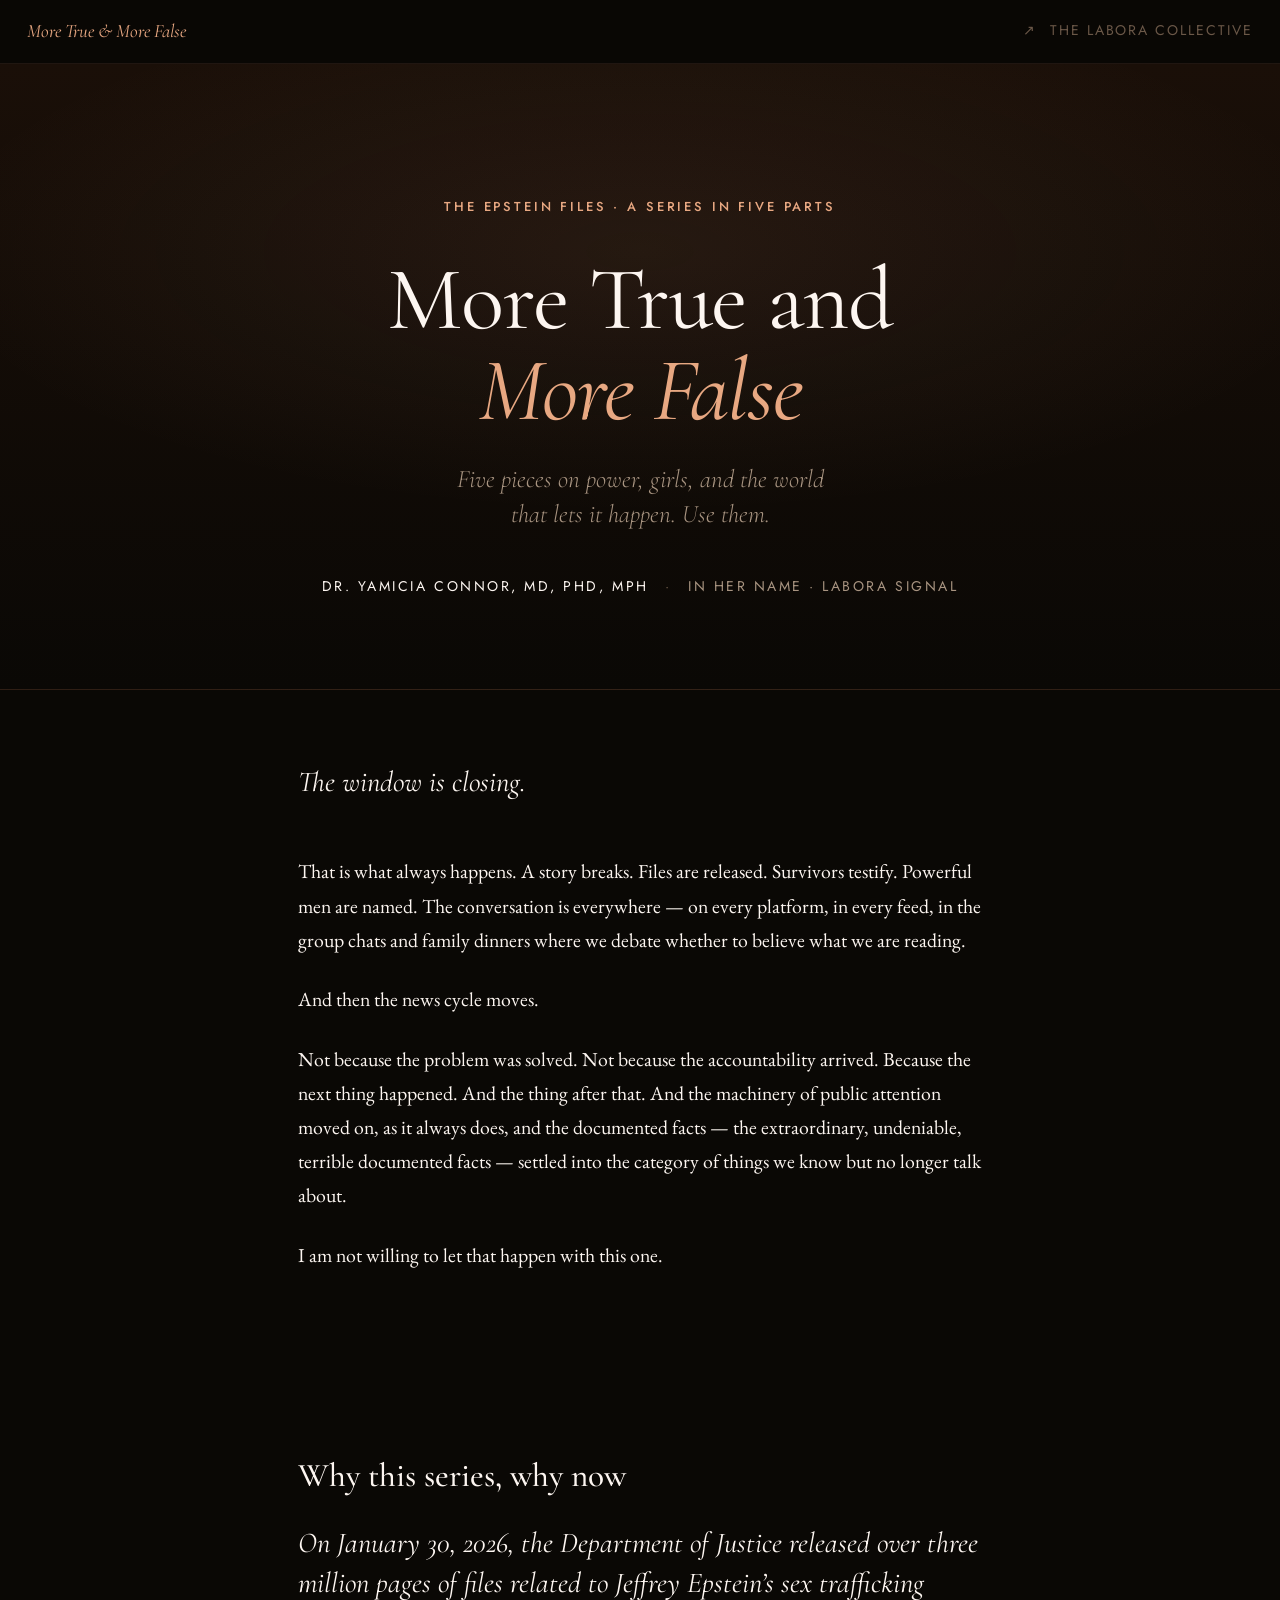
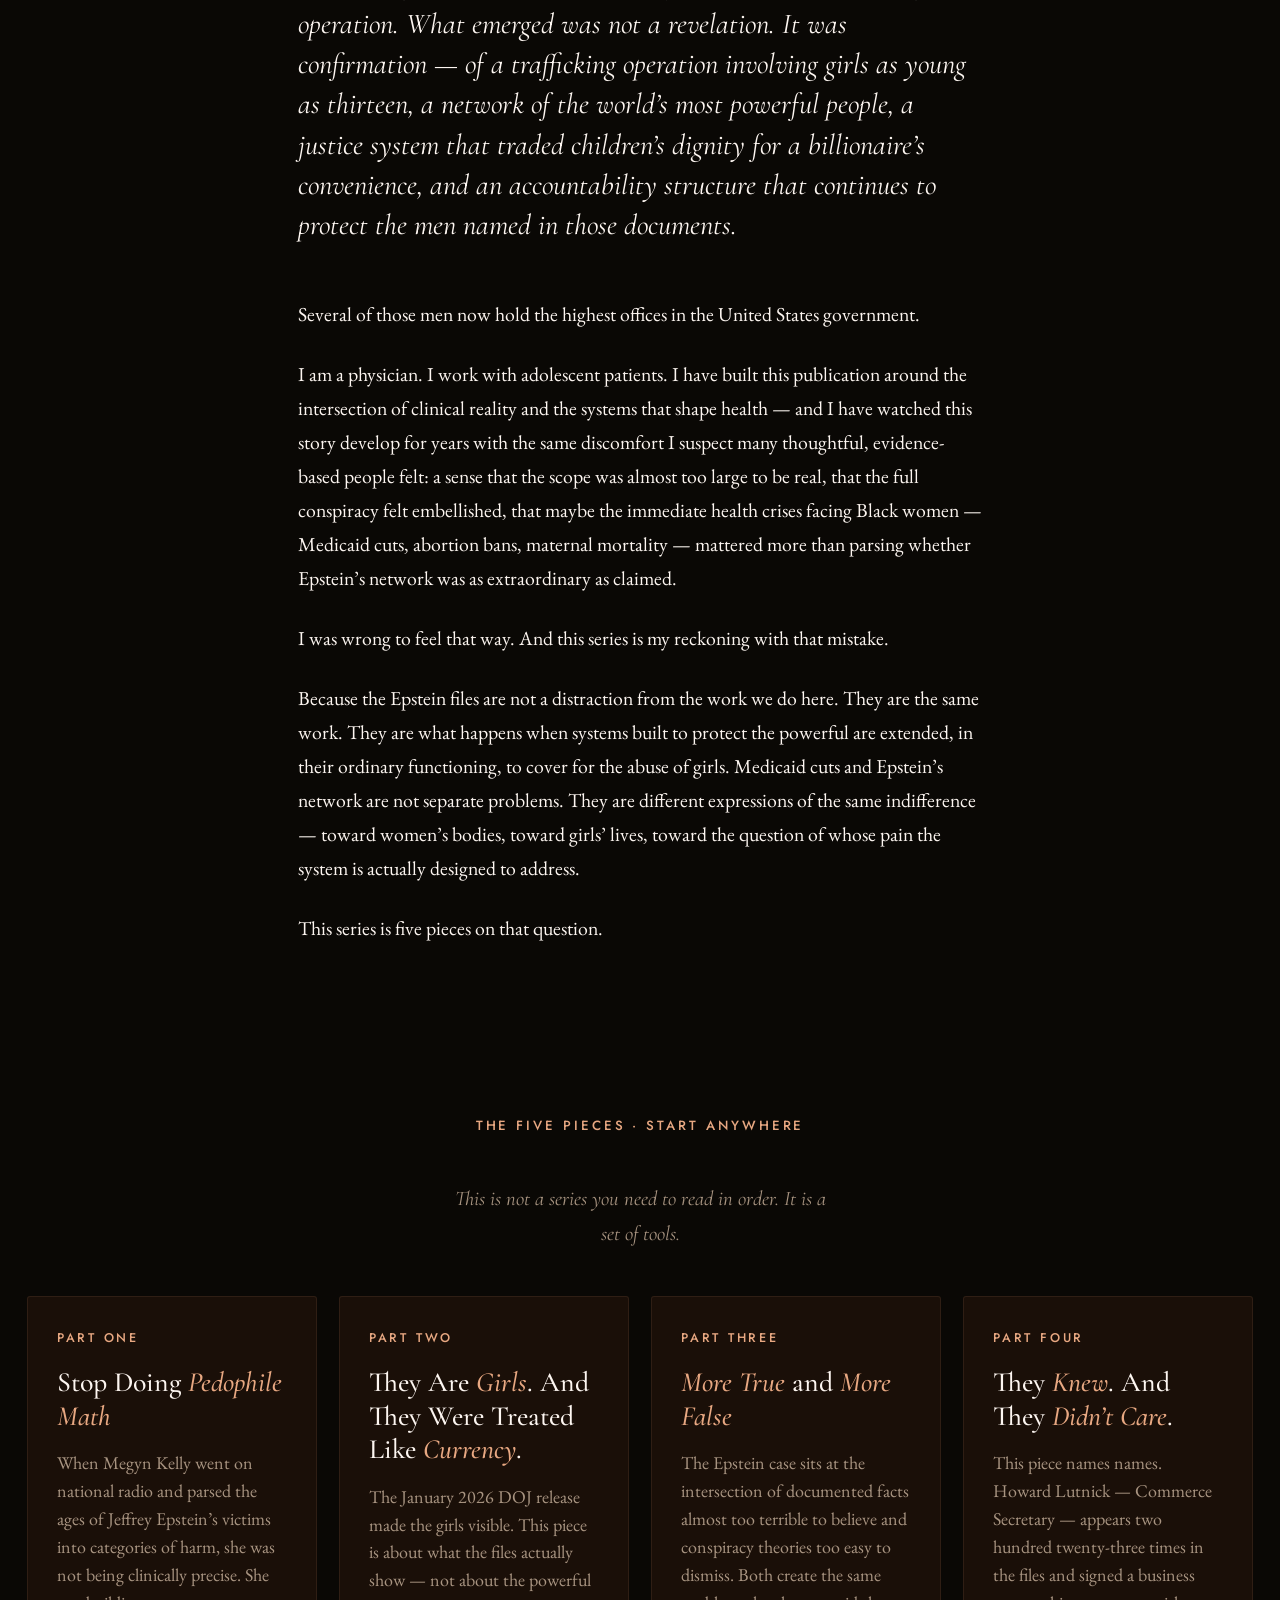
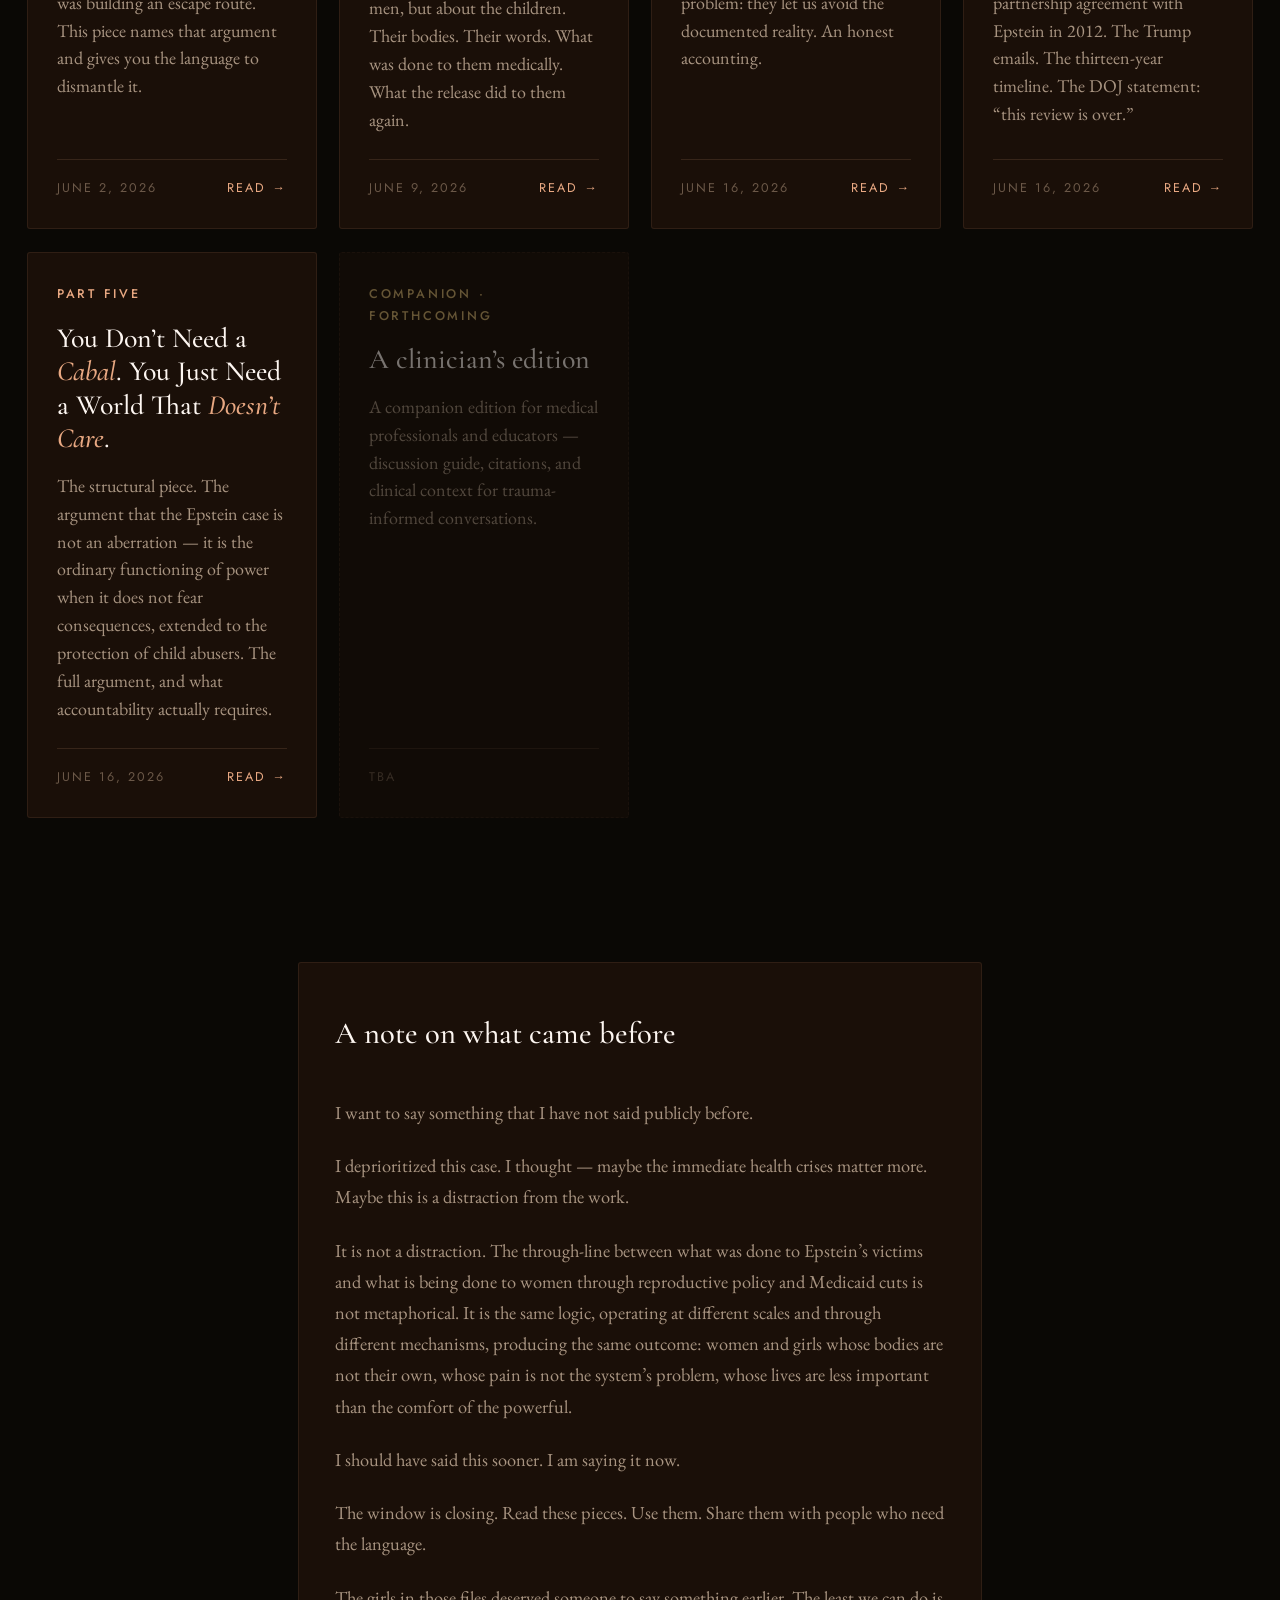
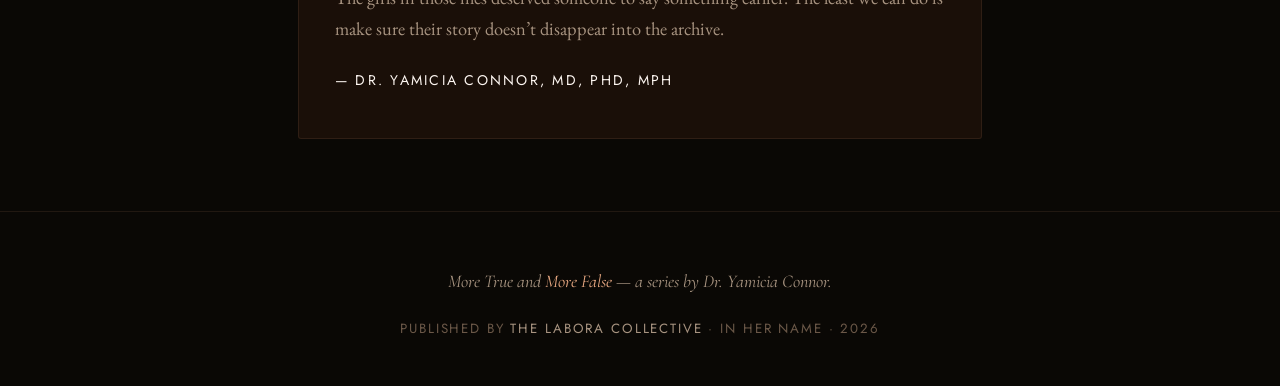
==== index.html @ 56f56b4e "Initial site for More True and More False campaign Static HTML/CSS campaign site for Dr. Yamicia Con" ====
<!DOCTYPE html>
<html lang="en">
<head>
<meta charset="utf-8">
<meta name="viewport" content="width=device-width, initial-scale=1">
<title>More True and More False — The Epstein Files Series — The Labora Collective</title>
<meta name="description" content="Five pieces on what the Epstein files reveal about power, girls, and accountability — and how to use them before the window closes.">
<meta name="author" content="Dr. Yamicia Connor, MD, PhD, MPH">
<meta name="robots" content="index, follow">
<link rel="canonical" href="https://moretruemorefalse.laboracollective.com/">
<meta property="og:type" content="website">
<meta property="og:title" content="More True and More False — A Pack for This Moment">
<meta property="og:description" content="Five pieces on power, girls, and the world that lets it happen. Use them.">
<meta property="og:url" content="https://moretruemorefalse.laboracollective.com/">
<meta property="og:image" content="https://moretruemorefalse.laboracollective.com/assets/img/og-card.jpg">
<meta property="og:site_name" content="The Labora Collective">
<meta name="twitter:card" content="summary_large_image">
<meta name="twitter:title" content="More True and More False — A Pack for This Moment">
<meta name="twitter:description" content="Five pieces on power, girls, and the world that lets it happen. Use them.">
<meta name="twitter:image" content="https://moretruemorefalse.laboracollective.com/assets/img/og-card.jpg">
<link rel="preconnect" href="https://fonts.googleapis.com">
<link rel="preconnect" href="https://fonts.gstatic.com" crossorigin>
<link href="https://fonts.googleapis.com/css2?family=Cormorant+Garamond:ital,wght@0,300;0,400;0,500;0,600;1,400;1,500&family=EB+Garamond:ital,wght@0,400;0,500;0,600;1,400;1,500&family=Jost:wght@300;400;500;600&display=swap" rel="stylesheet">
<link rel="stylesheet" href="/assets/css/series.css">
</head>
<body>

<nav class="site-nav" aria-label="Site">
  <div class="inner">
    <a class="brand" href="/"><span class="mark">More True &amp; More False</span></a>
    <a class="crumb" href="https://laboracollective.com"><span class="sep">↗</span> The Labora Collective</a>
  </div>
</nav>

<header class="landing-hero">
  <div class="inner">
    <div class="eyebrow">The Epstein Files · A Series in Five Parts</div>
    <h1>More True and <em>More False</em></h1>
    <p class="dek">Five pieces on power, girls, and the world that lets it happen. Use them.</p>
    <div class="byline">
      <span class="author">Dr. Yamicia Connor, MD, PhD, MPH</span>
      <span class="sep">·</span>
      <span>In Her Name · Labora Signal</span>
    </div>
  </div>
</header>

<section class="section">
  <div class="intro-prose">
    <p>The window is closing.</p>

    <p>That is what always happens. A story breaks. Files are released. Survivors testify. Powerful men are named. The conversation is everywhere — on every platform, in every feed, in the group chats and family dinners where we debate whether to believe what we are reading.</p>

    <p>And then the news cycle moves.</p>

    <p>Not because the problem was solved. Not because the accountability arrived. Because the next thing happened. And the thing after that. And the machinery of public attention moved on, as it always does, and the documented facts — the extraordinary, undeniable, terrible documented facts — settled into the category of things we know but no longer talk about.</p>

    <p>I am not willing to let that happen with this one.</p>
  </div>
</section>

<section class="section" style="padding-top:0;">
  <div class="intro-prose">
    <h2>Why this series, why now</h2>

    <p>On January 30, 2026, the Department of Justice released over three million pages of files related to Jeffrey Epstein’s sex trafficking operation. What emerged was not a revelation. It was confirmation — of a trafficking operation involving girls as young as thirteen, a network of the world’s most powerful people, a justice system that traded children’s dignity for a billionaire’s convenience, and an accountability structure that continues to protect the men named in those documents.</p>

    <p>Several of those men now hold the highest offices in the United States government.</p>

    <p>I am a physician. I work with adolescent patients. I have built this publication around the intersection of clinical reality and the systems that shape health — and I have watched this story develop for years with the same discomfort I suspect many thoughtful, evidence-based people felt: a sense that the scope was almost too large to be real, that the full conspiracy felt embellished, that maybe the immediate health crises facing Black women — Medicaid cuts, abortion bans, maternal mortality — mattered more than parsing whether Epstein’s network was as extraordinary as claimed.</p>

    <p>I was wrong to feel that way. And this series is my reckoning with that mistake.</p>

    <p>Because the Epstein files are not a distraction from the work we do here. They are the same work. They are what happens when systems built to protect the powerful are extended, in their ordinary functioning, to cover for the abuse of girls. Medicaid cuts and Epstein’s network are not separate problems. They are different expressions of the same indifference — toward women’s bodies, toward girls’ lives, toward the question of whose pain the system is actually designed to address.</p>

    <p>This series is five pieces on that question.</p>
  </div>
</section>

<section class="section">
  <h2 class="section-heading">The Five Pieces · Start Anywhere</h2>
  <p style="font-family:var(--serif); font-style:italic; color:var(--text-muted); font-size:1.15rem; text-align:center; max-width:42ch; margin:0 auto 2.5rem;">This is not a series you need to read in order. It is a set of tools.</p>

  <div class="pieces-grid">

    <a class="piece-card" href="/part-1/">
      <div class="part-no">Part One</div>
      <h3>Stop Doing <em>Pedophile Math</em></h3>
      <p class="card-dek">When Megyn Kelly went on national radio and parsed the ages of Jeffrey Epstein’s victims into categories of harm, she was not being clinically precise. She was building an escape route. This piece names that argument and gives you the language to dismantle it.</p>
      <div class="card-meta">June 2, 2026 <span class="read">Read →</span></div>
    </a>

    <a class="piece-card" href="/part-2/">
      <div class="part-no">Part Two</div>
      <h3>They Are <em>Girls</em>. And They Were Treated Like <em>Currency</em>.</h3>
      <p class="card-dek">The January 2026 DOJ release made the girls visible. This piece is about what the files actually show — not about the powerful men, but about the children. Their bodies. Their words. What was done to them medically. What the release did to them again.</p>
      <div class="card-meta">June 9, 2026 <span class="read">Read →</span></div>
    </a>

    <a class="piece-card" href="/part-3/">
      <div class="part-no">Part Three</div>
      <h3><em>More True</em> and <em>More False</em></h3>
      <p class="card-dek">The Epstein case sits at the intersection of documented facts almost too terrible to believe and conspiracy theories too easy to dismiss. Both create the same problem: they let us avoid the documented reality. An honest accounting.</p>
      <div class="card-meta">June 16, 2026 <span class="read">Read →</span></div>
    </a>

    <a class="piece-card" href="/part-4/">
      <div class="part-no">Part Four</div>
      <h3>They <em>Knew</em>. And They <em>Didn’t Care</em>.</h3>
      <p class="card-dek">This piece names names. Howard Lutnick — Commerce Secretary — appears two hundred twenty-three times in the files and signed a business partnership agreement with Epstein in 2012. The Trump emails. The thirteen-year timeline. The DOJ statement: “this review is over.”</p>
      <div class="card-meta">June 16, 2026 <span class="read">Read →</span></div>
    </a>

    <a class="piece-card" href="/part-5/">
      <div class="part-no">Part Five</div>
      <h3>You Don’t Need a <em>Cabal</em>. You Just Need a World That <em>Doesn’t Care</em>.</h3>
      <p class="card-dek">The structural piece. The argument that the Epstein case is not an aberration — it is the ordinary functioning of power when it does not fear consequences, extended to the protection of child abusers. The full argument, and what accountability actually requires.</p>
      <div class="card-meta">June 16, 2026 <span class="read">Read →</span></div>
    </a>

    <div class="piece-card companion" aria-hidden="true">
      <div class="part-no">Companion · Forthcoming</div>
      <h3>A clinician’s edition</h3>
      <p class="card-dek">A companion edition for medical professionals and educators — discussion guide, citations, and clinical context for trauma-informed conversations.</p>
      <div class="card-meta">TBA</div>
    </div>

  </div>
</section>

<section class="section">
  <div class="end-note">
    <h2>A note on what came before</h2>

    <p>I want to say something that I have not said publicly before.</p>

    <p>I deprioritized this case. I thought — maybe the immediate health crises matter more. Maybe this is a distraction from the work.</p>

    <p>It is not a distraction. The through-line between what was done to Epstein’s victims and what is being done to women through reproductive policy and Medicaid cuts is not metaphorical. It is the same logic, operating at different scales and through different mechanisms, producing the same outcome: women and girls whose bodies are not their own, whose pain is not the system’s problem, whose lives are less important than the comfort of the powerful.</p>

    <p>I should have said this sooner. I am saying it now.</p>

    <p>The window is closing. Read these pieces. Use them. Share them with people who need the language.</p>

    <p>The girls in those files deserved someone to say something earlier. The least we can do is make sure their story doesn’t disappear into the archive.</p>

    <div class="signature">— Dr. Yamicia Connor, MD, PhD, MPH</div>
  </div>
</section>

<footer class="site-footer">
  <div class="inner">
    <div class="colophon">More True and <em>More False</em> — a series by Dr. Yamicia Connor.</div>
    <div>Published by <a href="https://laboracollective.com">The Labora Collective</a> · In Her Name · 2026</div>
  </div>
</footer>

</body>
</html>
---- assets/css/series.css ----
:root {
  --bg: #0a0805;
  --surface: #1a0f08;
  --surface-raised: #231510;
  --border: rgba(232, 168, 130, 0.10);
  --border-hover: rgba(232, 168, 130, 0.25);
  --rule: rgba(232, 168, 130, 0.14);
  --text: #fdf6f1;
  --text-muted: #a89481;
  --text-dim: #6b5848;
  --copper: #E8A882;
  --copper-deep: #D38660;
  --copper-dark: #7A4D2E;
  --red: #E68180;
  --red-deep: #C95F5E;
  --gold: #D4B370;
  --serif: 'Cormorant Garamond', Georgia, serif;
  --body-serif: 'EB Garamond', Georgia, serif;
  --sans: 'Jost', 'DM Sans', -apple-system, BlinkMacSystemFont, sans-serif;

  --accent: var(--copper);
  --accent-deep: var(--copper-deep);

  --max-prose: 38rem;
  --max-wide: 72rem;
}

body.cadence-essay {
  --accent: var(--red);
  --accent-deep: var(--red-deep);
}

* { box-sizing: border-box; }

html, body {
  margin: 0;
  padding: 0;
  background: var(--bg);
  color: var(--text);
  font-family: var(--body-serif);
  font-size: 18px;
  line-height: 1.7;
  -webkit-font-smoothing: antialiased;
  -moz-osx-font-smoothing: grayscale;
  text-rendering: optimizeLegibility;
}

img { max-width: 100%; display: block; }

a {
  color: var(--accent);
  text-decoration: none;
  border-bottom: 1px solid transparent;
  transition: border-color 160ms ease, color 160ms ease;
}
a:hover { border-bottom-color: var(--accent); }

::selection { background: var(--accent); color: var(--bg); }

.serif { font-family: var(--serif); }
.sans  { font-family: var(--sans); }

.eyebrow {
  font-family: var(--sans);
  font-weight: 500;
  font-size: 0.72rem;
  letter-spacing: 0.22em;
  text-transform: uppercase;
  color: var(--accent);
}

.dek {
  font-family: var(--serif);
  font-weight: 300;
  font-size: 1.4rem;
  line-height: 1.4;
  color: var(--text-muted);
  font-style: italic;
}

/* ────── site nav ────── */
.site-nav {
  position: sticky;
  top: 0;
  z-index: 50;
  background: rgba(10, 8, 5, 0.85);
  backdrop-filter: blur(10px);
  -webkit-backdrop-filter: blur(10px);
  border-bottom: 1px solid var(--border);
}
.site-nav .inner {
  max-width: var(--max-wide);
  margin: 0 auto;
  padding: 0.85rem 1.5rem;
  display: flex;
  align-items: center;
  justify-content: space-between;
  gap: 1.5rem;
  font-family: var(--sans);
  font-size: 0.78rem;
  letter-spacing: 0.14em;
  text-transform: uppercase;
}
.site-nav .brand {
  color: var(--text);
  border: none;
  display: inline-flex;
  align-items: baseline;
  gap: 0.55rem;
  font-weight: 500;
}
.site-nav .brand .mark {
  color: var(--accent);
  font-style: italic;
  text-transform: none;
  letter-spacing: 0;
  font-family: var(--serif);
  font-size: 1.05rem;
  font-weight: 400;
}
.site-nav .crumb {
  color: var(--text-dim);
  border: none;
}
.site-nav .crumb:hover { color: var(--accent); }
.site-nav .crumb .sep { color: var(--text-dim); padding: 0 0.4rem; }

/* ────── anchor / hero ────── */
.anchor {
  position: relative;
  width: 100%;
  overflow: hidden;
  background: var(--surface);
  border-bottom: 1px solid var(--border);
}
.anchor img {
  width: 100%;
  height: auto;
  aspect-ratio: 2 / 1;
  object-fit: cover;
  opacity: 0.78;
}
.anchor.no-image {
  background:
    radial-gradient(ellipse at 50% 40%, rgba(232, 168, 130, 0.06), transparent 70%),
    linear-gradient(180deg, var(--surface), var(--bg));
  min-height: 60vh;
  display: flex;
  align-items: center;
}
.anchor .overlay {
  position: absolute;
  inset: 0;
  background:
    linear-gradient(180deg, rgba(10, 8, 5, 0.4) 0%, rgba(10, 8, 5, 0.65) 60%, rgba(10, 8, 5, 0.95) 100%);
}
.anchor.no-image .overlay { display: none; }
.anchor .anchor-inner {
  position: relative;
  z-index: 2;
  max-width: var(--max-wide);
  margin: 0 auto;
  padding: clamp(3rem, 10vh, 7rem) 1.5rem clamp(2.5rem, 8vh, 5rem);
  width: 100%;
}
.anchor.no-image .anchor-inner {
  padding-block: clamp(4rem, 12vh, 8rem);
}
.anchor .eyebrow { margin-bottom: 1.5rem; display: inline-block; }
.anchor h1 {
  font-family: var(--serif);
  font-weight: 400;
  font-size: clamp(2.2rem, 5.6vw, 4.4rem);
  line-height: 1.04;
  letter-spacing: -0.01em;
  margin: 0 0 1.2rem;
  max-width: 18ch;
  color: var(--text);
}
.anchor h1 em {
  font-style: italic;
  color: var(--accent);
}
.anchor .dek {
  max-width: 36ch;
  margin: 0;
}

/* meta strip */
.meta-strip {
  border-bottom: 1px solid var(--rule);
  background: var(--bg);
}
.meta-strip .inner {
  max-width: var(--max-wide);
  margin: 0 auto;
  padding: 1.1rem 1.5rem;
  font-family: var(--sans);
  font-size: 0.72rem;
  letter-spacing: 0.18em;
  text-transform: uppercase;
  color: var(--text-muted);
}
.meta-strip .inner .sep {
  color: var(--text-dim);
  padding: 0 0.55rem;
}
.meta-strip .inner .author { color: var(--text); }

/* ────── prose ────── */
main { display: block; }

.prose {
  max-width: var(--max-prose);
  margin: 0 auto;
  padding: clamp(2.5rem, 7vh, 4.5rem) 1.5rem clamp(3rem, 8vh, 5rem);
}

.prose p {
  margin: 0 0 1.3em;
  font-size: 1.06rem;
  line-height: 1.72;
  color: var(--text);
}

.prose > p:first-of-type::first-line {
  font-variant-caps: small-caps;
  letter-spacing: 0.04em;
  color: var(--text);
}

.prose h2 {
  font-family: var(--serif);
  font-weight: 500;
  font-size: 1.85rem;
  line-height: 1.2;
  letter-spacing: -0.005em;
  margin: 2.6em 0 0.8em;
  color: var(--text);
}
.prose h3 {
  font-family: var(--serif);
  font-weight: 500;
  font-size: 1.45rem;
  line-height: 1.25;
  letter-spacing: -0.005em;
  margin: 2.2em 0 0.7em;
  color: var(--text);
}
.prose h3 em { font-style: italic; color: var(--accent); }

.prose blockquote {
  margin: 1.8em 0;
  padding: 0.25em 0 0.25em 1.4em;
  border-left: 2px solid var(--accent);
  font-family: var(--serif);
  font-style: italic;
  font-size: 1.25rem;
  line-height: 1.5;
  color: var(--text-muted);
}
.prose blockquote.epigraph {
  text-align: left;
  font-size: 1.3rem;
  border-left: none;
  padding: 0;
  margin: 0 0 0.4em;
  color: var(--text);
}
.prose .attribution {
  font-family: var(--sans);
  font-style: normal;
  font-size: 0.78rem;
  letter-spacing: 0.14em;
  text-transform: uppercase;
  color: var(--text-muted);
  margin: 0 0 2.4em;
}

.prose strong { color: var(--text); font-weight: 600; }
.prose em { font-style: italic; }

.prose .divider {
  display: block;
  width: 100%;
  text-align: center;
  margin: 2.5em 0 2.2em;
  color: var(--text-dim);
  font-size: 1rem;
  letter-spacing: 0.6em;
  user-select: none;
}
.prose .divider::before { content: "⸻"; }

.prose .signoff {
  margin-top: 2.5em;
  font-family: var(--sans);
  font-size: 0.82rem;
  letter-spacing: 0.14em;
  text-transform: uppercase;
  color: var(--text-muted);
}

/* use-when callout */
.use-when {
  margin: 0 0 2.4em;
  padding: 1.3rem 1.5rem;
  background: var(--surface);
  border: 1px solid var(--border);
  border-left: 2px solid var(--accent);
  border-radius: 2px;
  font-family: var(--sans);
  font-size: 0.95rem;
  line-height: 1.55;
  color: var(--text-muted);
}
.use-when strong {
  display: block;
  font-family: var(--sans);
  font-size: 0.72rem;
  font-weight: 600;
  letter-spacing: 0.2em;
  text-transform: uppercase;
  color: var(--accent);
  margin-bottom: 0.55rem;
}

/* ────── landing page ────── */
.landing-hero {
  background:
    radial-gradient(ellipse 80% 60% at 50% 30%, rgba(232, 168, 130, 0.08), transparent 70%),
    linear-gradient(180deg, var(--surface) 0%, var(--bg) 100%);
  border-bottom: 1px solid var(--border);
}
.landing-hero .inner {
  max-width: var(--max-wide);
  margin: 0 auto;
  padding: clamp(5rem, 14vh, 10rem) 1.5rem clamp(3.5rem, 10vh, 6rem);
  text-align: center;
}
.landing-hero .eyebrow {
  margin-bottom: 2rem;
  display: inline-block;
}
.landing-hero h1 {
  font-family: var(--serif);
  font-weight: 400;
  font-size: clamp(2.6rem, 7vw, 5.6rem);
  line-height: 1.02;
  letter-spacing: -0.015em;
  margin: 0 auto 1.4rem;
  max-width: 14ch;
  color: var(--text);
}
.landing-hero h1 em {
  font-style: italic;
  color: var(--accent);
}
.landing-hero .dek {
  max-width: 36ch;
  margin: 0 auto 2.4rem;
}
.landing-hero .byline {
  font-family: var(--sans);
  font-size: 0.78rem;
  letter-spacing: 0.18em;
  text-transform: uppercase;
  color: var(--text-muted);
}
.landing-hero .byline .author { color: var(--text); }
.landing-hero .byline .sep { color: var(--text-dim); padding: 0 0.55rem; }

.section {
  max-width: var(--max-wide);
  margin: 0 auto;
  padding: clamp(3rem, 8vh, 5rem) 1.5rem;
}

.section-heading {
  font-family: var(--sans);
  font-size: 0.74rem;
  font-weight: 500;
  letter-spacing: 0.22em;
  text-transform: uppercase;
  color: var(--accent);
  margin: 0 0 2.4rem;
  text-align: center;
}

.intro-prose {
  max-width: var(--max-prose);
  margin: 0 auto;
}
.intro-prose p {
  margin: 0 0 1.3em;
  font-size: 1.1rem;
  line-height: 1.72;
}
.intro-prose p:first-of-type {
  font-family: var(--serif);
  font-style: italic;
  font-size: 1.6rem;
  line-height: 1.4;
  color: var(--text);
  margin-bottom: 1.8em;
}
.intro-prose h2 {
  font-family: var(--serif);
  font-weight: 500;
  font-size: 1.85rem;
  line-height: 1.2;
  margin: 2.6em 0 0.8em;
  color: var(--text);
}
.intro-prose .divider {
  display: block;
  width: 100%;
  text-align: center;
  margin: 2.5em 0 2.2em;
  color: var(--text-dim);
  letter-spacing: 0.6em;
}
.intro-prose .divider::before { content: "⸻"; }

/* pieces grid */
.pieces-grid {
  display: grid;
  grid-template-columns: repeat(auto-fit, minmax(280px, 1fr));
  gap: 1.25rem;
  margin: 0 auto;
  max-width: var(--max-wide);
}

.piece-card {
  display: flex;
  flex-direction: column;
  background: var(--surface);
  border: 1px solid var(--border);
  border-radius: 3px;
  padding: 1.75rem 1.6rem 1.6rem;
  text-decoration: none;
  color: inherit;
  border-bottom: 1px solid var(--border);
  transition: border-color 200ms ease, background 200ms ease, transform 200ms ease;
  min-height: 280px;
}
.piece-card:hover {
  background: var(--surface-raised);
  border-color: var(--border-hover);
  transform: translateY(-2px);
}
.piece-card .part-no {
  font-family: var(--sans);
  font-size: 0.7rem;
  font-weight: 500;
  letter-spacing: 0.22em;
  text-transform: uppercase;
  color: var(--accent);
  margin-bottom: 0.9rem;
}
.piece-card h3 {
  font-family: var(--serif);
  font-weight: 500;
  font-size: 1.55rem;
  line-height: 1.2;
  margin: 0 0 0.9rem;
  color: var(--text);
}
.piece-card h3 em { font-style: italic; color: var(--accent); }
.piece-card .card-dek {
  font-family: var(--body-serif);
  font-size: 1rem;
  line-height: 1.55;
  color: var(--text-muted);
  margin: 0 0 1.4rem;
  flex-grow: 1;
}
.piece-card .card-meta {
  font-family: var(--sans);
  font-size: 0.7rem;
  letter-spacing: 0.16em;
  text-transform: uppercase;
  color: var(--text-dim);
  padding-top: 1rem;
  border-top: 1px solid var(--rule);
}
.piece-card .card-meta .read {
  color: var(--accent);
  float: right;
}
.piece-card.upcoming { opacity: 0.55; }
.piece-card.upcoming .part-no { color: var(--text-dim); }
.piece-card.companion {
  border-style: dashed;
  opacity: 0.45;
  pointer-events: none;
}
.piece-card.companion .part-no { color: var(--gold); }

/* end note block */
.end-note {
  max-width: var(--max-prose);
  margin: 0 auto;
  padding: 2.5rem 2rem;
  background: var(--surface);
  border: 1px solid var(--border);
  border-radius: 3px;
}
.end-note h2 {
  font-family: var(--serif);
  font-weight: 500;
  font-size: 1.7rem;
  margin: 0 0 1.2em;
  color: var(--text);
}
.end-note p {
  margin: 0 0 1.2em;
  font-size: 1.02rem;
  line-height: 1.7;
  color: var(--text-muted);
}
.end-note p:last-of-type { margin-bottom: 0; }
.end-note .signature {
  margin-top: 1.8em;
  font-family: var(--sans);
  font-size: 0.78rem;
  letter-spacing: 0.16em;
  text-transform: uppercase;
  color: var(--text);
}

/* ────── prev/next ────── */
.piece-nav {
  border-top: 1px solid var(--rule);
  border-bottom: 1px solid var(--rule);
  background: var(--bg);
}
.piece-nav .inner {
  max-width: var(--max-wide);
  margin: 0 auto;
  padding: 2rem 1.5rem;
  display: grid;
  grid-template-columns: 1fr 1fr;
  gap: 1.5rem;
}
.piece-nav a {
  display: block;
  text-decoration: none;
  border: none;
  color: var(--text-muted);
  transition: color 200ms ease;
}
.piece-nav a:hover { color: var(--accent); }
.piece-nav .label {
  font-family: var(--sans);
  font-size: 0.7rem;
  letter-spacing: 0.22em;
  text-transform: uppercase;
  color: var(--text-dim);
  display: block;
  margin-bottom: 0.4rem;
}
.piece-nav .title {
  font-family: var(--serif);
  font-size: 1.15rem;
  font-weight: 500;
  line-height: 1.3;
  color: var(--text);
}
.piece-nav a:hover .title { color: var(--accent); }
.piece-nav .next { text-align: right; }

/* ────── footer ────── */
.site-footer {
  border-top: 1px solid var(--border);
  background: var(--bg);
}
.site-footer .inner {
  max-width: var(--max-wide);
  margin: 0 auto;
  padding: 3rem 1.5rem 2.5rem;
  text-align: center;
  font-family: var(--sans);
  font-size: 0.74rem;
  letter-spacing: 0.14em;
  text-transform: uppercase;
  color: var(--text-dim);
}
.site-footer .colophon {
  font-family: var(--serif);
  font-size: 1rem;
  font-style: italic;
  letter-spacing: 0;
  text-transform: none;
  color: var(--text-muted);
  margin-bottom: 1.2rem;
}
.site-footer .colophon em {
  font-style: italic;
  color: var(--accent);
}
.site-footer a {
  color: var(--text-muted);
  border: none;
}
.site-footer a:hover { color: var(--accent); }

/* ────── 404 ────── */
.page-404 {
  min-height: 70vh;
  display: flex;
  align-items: center;
  justify-content: center;
  padding: 4rem 1.5rem;
  text-align: center;
}
.page-404 h1 {
  font-family: var(--serif);
  font-size: clamp(3rem, 8vw, 6rem);
  font-weight: 400;
  margin: 0 0 0.5em;
  color: var(--text);
}
.page-404 h1 em { font-style: italic; color: var(--accent); }
.page-404 p {
  font-family: var(--serif);
  font-style: italic;
  font-size: 1.25rem;
  color: var(--text-muted);
  margin: 0 0 2rem;
}
.page-404 a {
  font-family: var(--sans);
  font-size: 0.78rem;
  letter-spacing: 0.22em;
  text-transform: uppercase;
}

/* ────── responsive ────── */
@media (max-width: 720px) {
  html, body { font-size: 17px; }
  .prose p { font-size: 1.02rem; }
  .site-nav .inner { padding: 0.7rem 1rem; gap: 0.75rem; }
  .site-nav .crumb { font-size: 0.7rem; }
  .site-nav .brand .mark { font-size: 0.95rem; }
  .piece-nav .inner { grid-template-columns: 1fr; gap: 1.5rem; }
  .piece-nav .next { text-align: left; }
  .landing-hero .inner { padding: 4rem 1.25rem 3rem; }
  .anchor .anchor-inner { padding: 4rem 1.25rem 3rem; }
  .anchor.no-image { min-height: 50vh; }
  .meta-strip .inner { padding: 0.9rem 1rem; font-size: 0.66rem; }
}

@media (max-width: 480px) {
  .meta-strip .inner .sep { display: block; padding: 0; opacity: 0; height: 0.3rem; }
  .meta-strip .inner .author,
  .meta-strip .inner .journal,
  .meta-strip .inner .date { display: inline-block; }
}

/* reduced motion */
@media (prefers-reduced-motion: reduce) {
  *, *::before, *::after {
    transition: none !important;
    animation: none !important;
  }
}
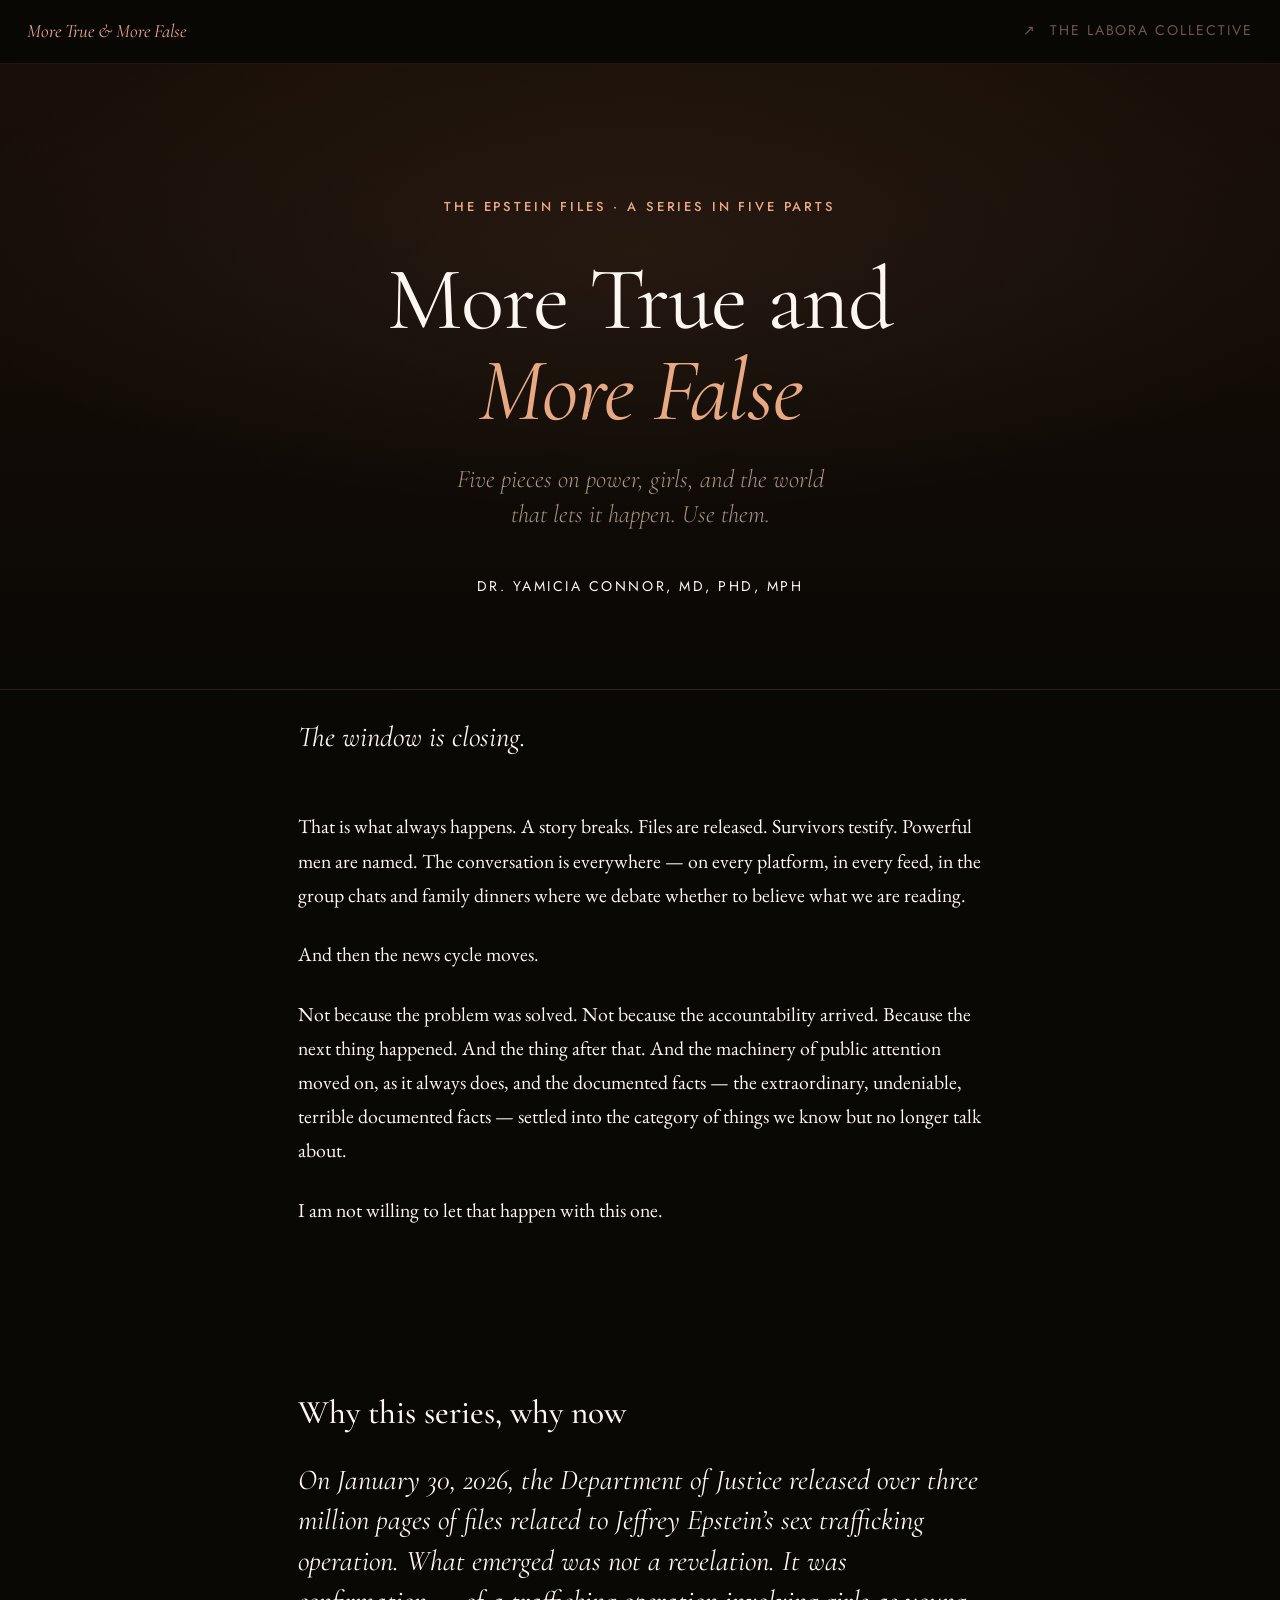
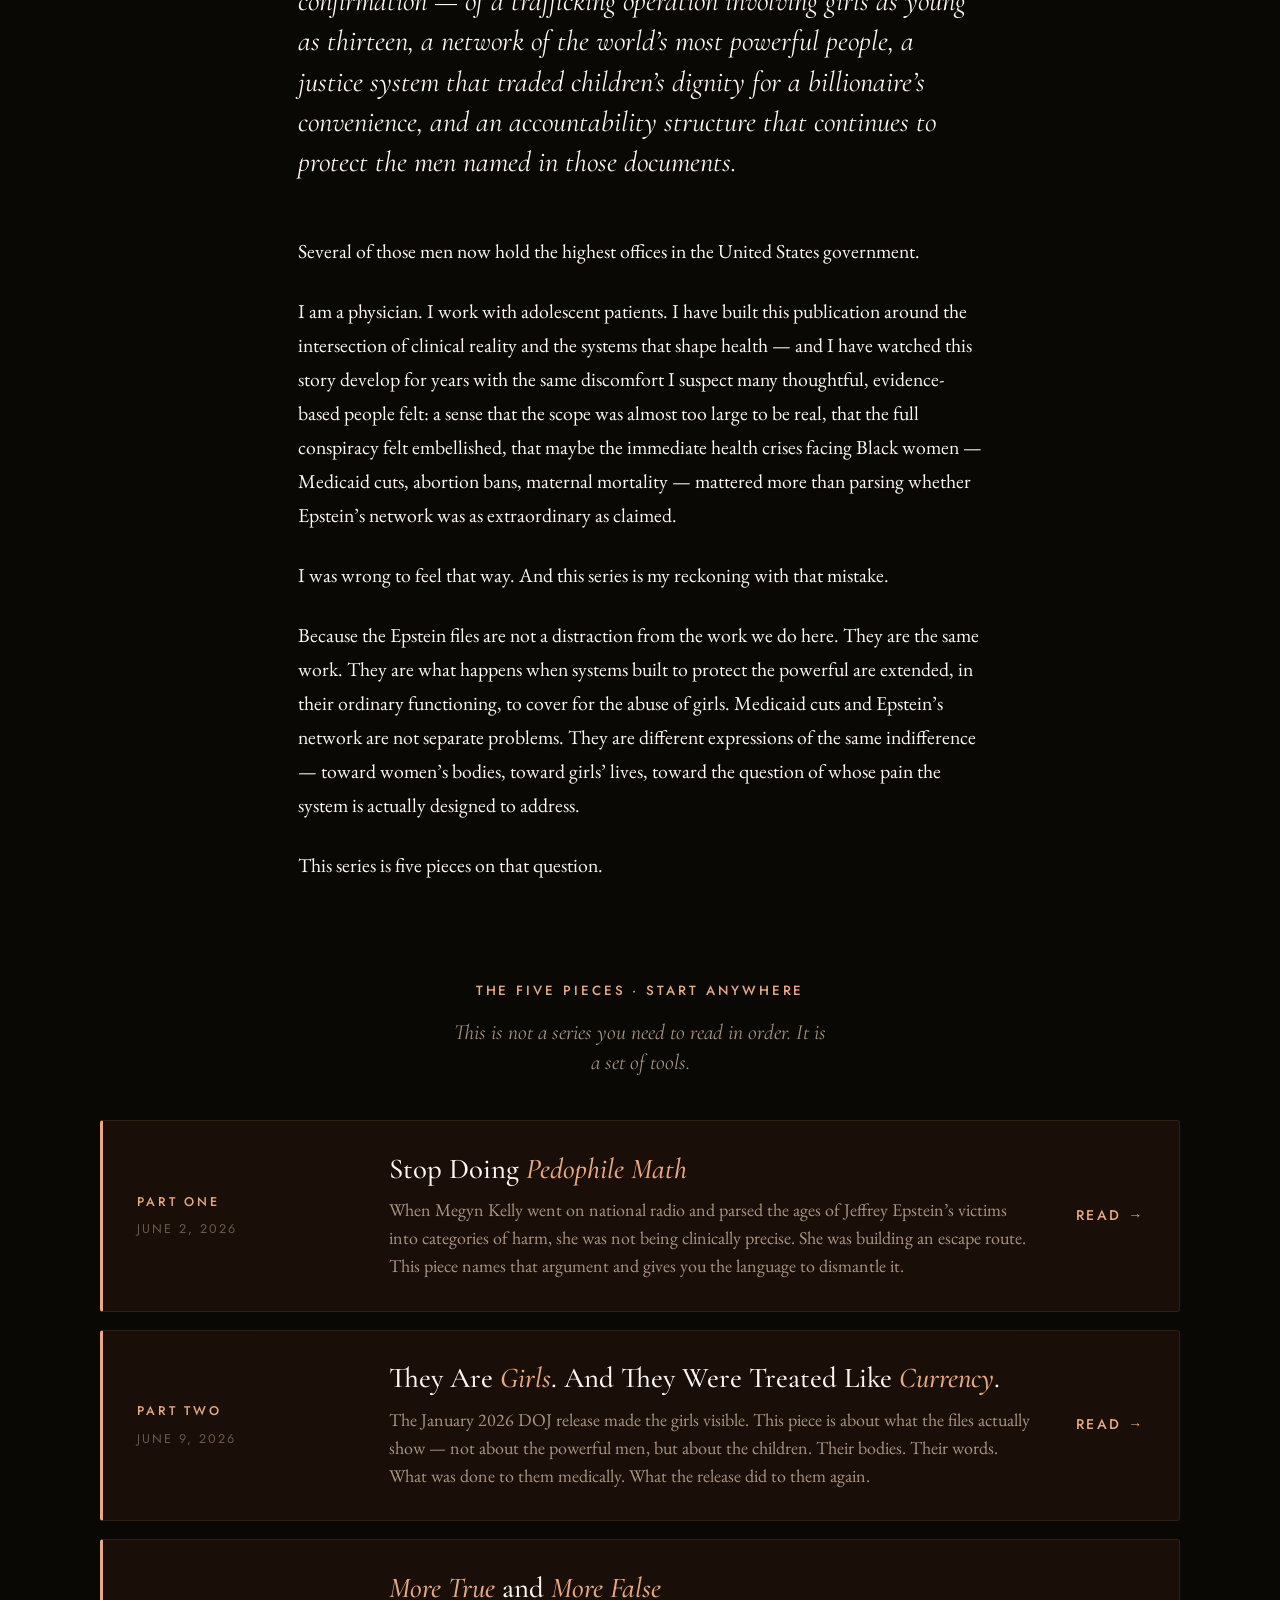
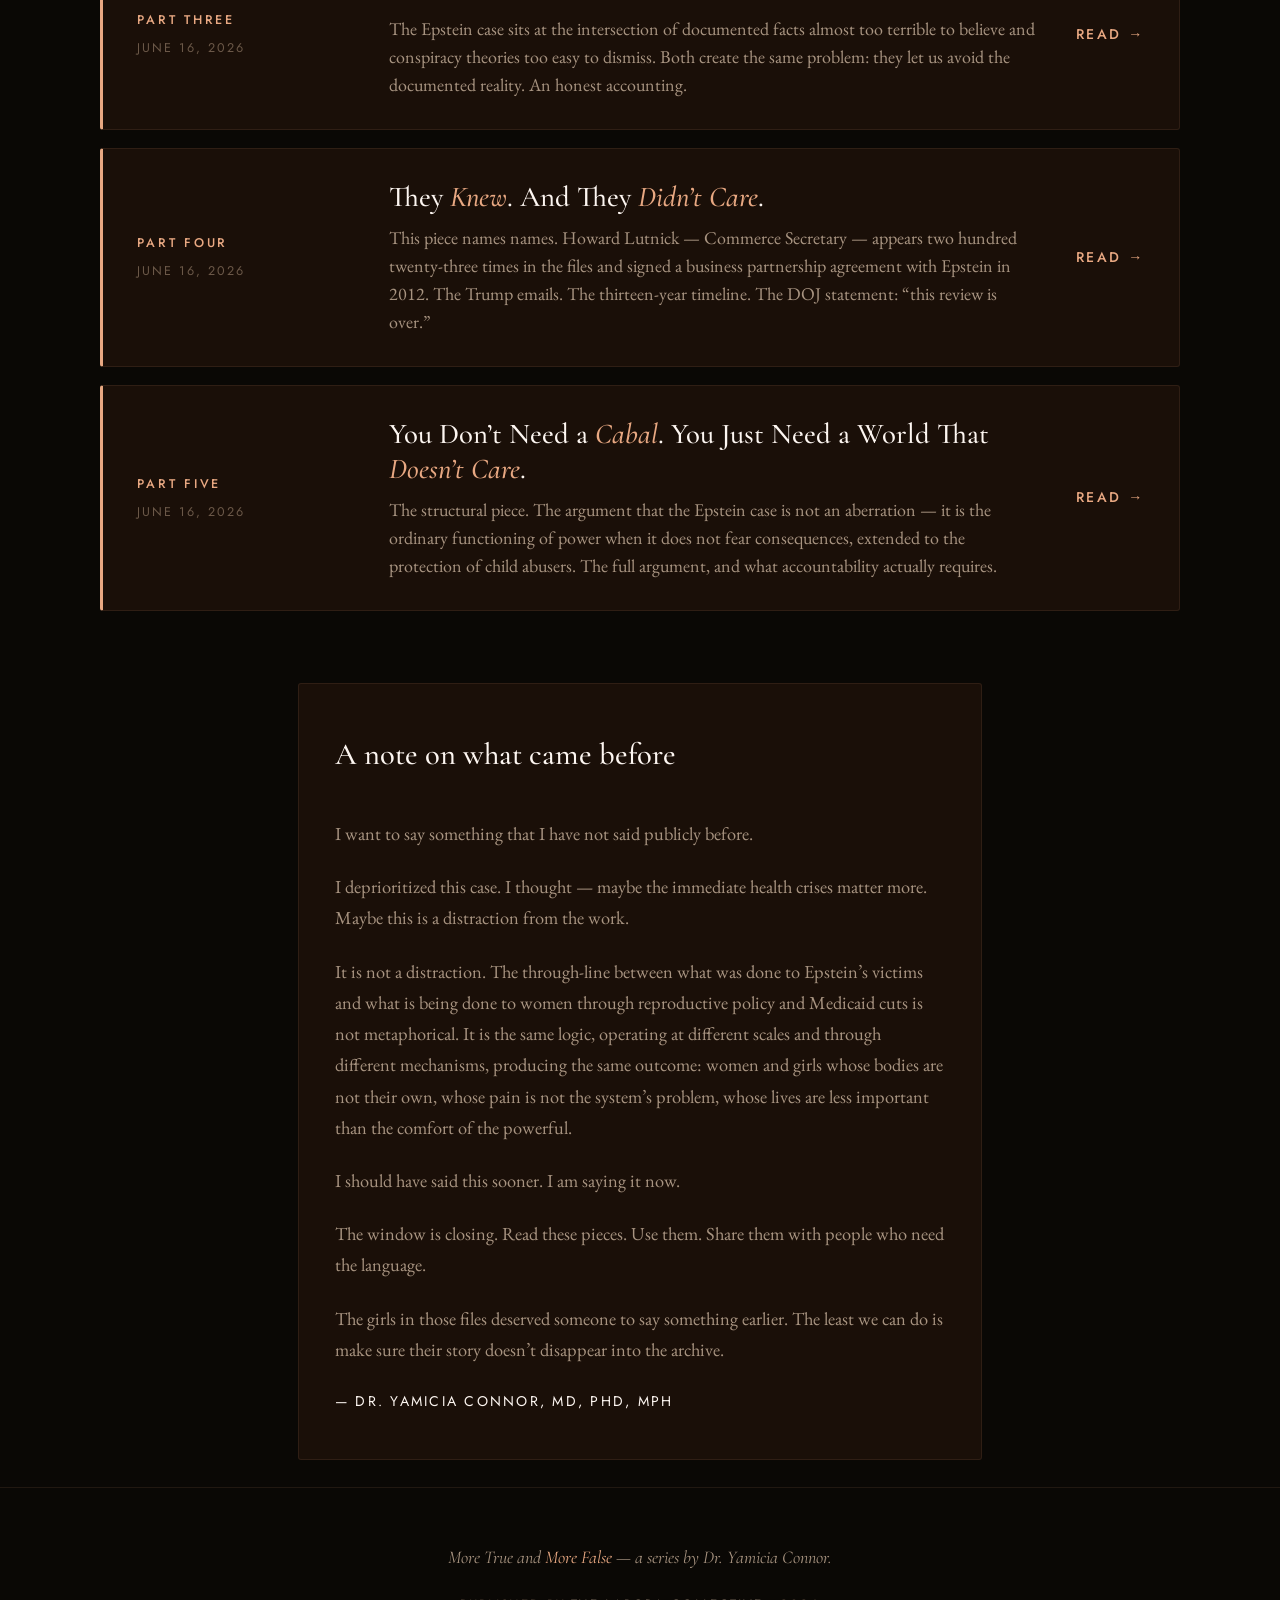
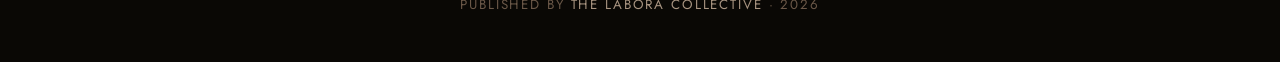
==== commit caa320a5: "Landing redesign: horizontal piece rows, drop companion + journal labels - Replace the 4-up portrait" ====
--- a/index.html
+++ b/index.html
@@ -21,13 +21,13 @@
 <link rel="preconnect" href="https://fonts.googleapis.com">
 <link rel="preconnect" href="https://fonts.gstatic.com" crossorigin>
 <link href="https://fonts.googleapis.com/css2?family=Cormorant+Garamond:ital,wght@0,300;0,400;0,500;0,600;1,400;1,500&family=EB+Garamond:ital,wght@0,400;0,500;0,600;1,400;1,500&family=Jost:wght@300;400;500;600&display=swap" rel="stylesheet">
-<link rel="stylesheet" href="/assets/css/series.css">
+<link rel="stylesheet" href="assets/css/series.css">
 </head>
 <body>
 
 <nav class="site-nav" aria-label="Site">
   <div class="inner">
-    <a class="brand" href="/"><span class="mark">More True &amp; More False</span></a>
+    <a class="brand" href="index.html"><span class="mark">More True &amp; More False</span></a>
     <a class="crumb" href="https://laboracollective.com"><span class="sep">↗</span> The Labora Collective</a>
   </div>
 </nav>
@@ -39,13 +39,11 @@
     <p class="dek">Five pieces on power, girls, and the world that lets it happen. Use them.</p>
     <div class="byline">
       <span class="author">Dr. Yamicia Connor, MD, PhD, MPH</span>
-      <span class="sep">·</span>
-      <span>In Her Name · Labora Signal</span>
     </div>
   </div>
 </header>
 
-<section class="section">
+<section class="section section--tight">
   <div class="intro-prose">
     <p>The window is closing.</p>
 
@@ -59,7 +57,7 @@
   </div>
 </section>
 
-<section class="section" style="padding-top:0;">
+<section class="section section--tight">
   <div class="intro-prose">
     <h2>Why this series, why now</h2>
 
@@ -79,56 +77,74 @@
 
 <section class="section">
   <h2 class="section-heading">The Five Pieces · Start Anywhere</h2>
-  <p style="font-family:var(--serif); font-style:italic; color:var(--text-muted); font-size:1.15rem; text-align:center; max-width:42ch; margin:0 auto 2.5rem;">This is not a series you need to read in order. It is a set of tools.</p>
+  <p class="section-lede">This is not a series you need to read in order. It is a set of tools.</p>
 
-  <div class="pieces-grid">
+  <div class="pieces-stack">
 
-    <a class="piece-card" href="/part-1/">
-      <div class="part-no">Part One</div>
-      <h3>Stop Doing <em>Pedophile Math</em></h3>
-      <p class="card-dek">When Megyn Kelly went on national radio and parsed the ages of Jeffrey Epstein’s victims into categories of harm, she was not being clinically precise. She was building an escape route. This piece names that argument and gives you the language to dismantle it.</p>
-      <div class="card-meta">June 2, 2026 <span class="read">Read →</span></div>
+    <a class="piece-row" id="part-1" href="part-1/index.html">
+      <div class="piece-row-meta">
+        <span class="part-no">Part One</span>
+        <span class="part-date">June 2, 2026</span>
+      </div>
+      <div class="piece-row-body">
+        <h3>Stop Doing <em>Pedophile Math</em></h3>
+        <p>When Megyn Kelly went on national radio and parsed the ages of Jeffrey Epstein’s victims into categories of harm, she was not being clinically precise. She was building an escape route. This piece names that argument and gives you the language to dismantle it.</p>
+      </div>
+      <span class="piece-row-cta">Read →</span>
     </a>
 
-    <a class="piece-card" href="/part-2/">
-      <div class="part-no">Part Two</div>
-      <h3>They Are <em>Girls</em>. And They Were Treated Like <em>Currency</em>.</h3>
-      <p class="card-dek">The January 2026 DOJ release made the girls visible. This piece is about what the files actually show — not about the powerful men, but about the children. Their bodies. Their words. What was done to them medically. What the release did to them again.</p>
-      <div class="card-meta">June 9, 2026 <span class="read">Read →</span></div>
+    <a class="piece-row" id="part-2" href="part-2/index.html">
+      <div class="piece-row-meta">
+        <span class="part-no">Part Two</span>
+        <span class="part-date">June 9, 2026</span>
+      </div>
+      <div class="piece-row-body">
+        <h3>They Are <em>Girls</em>. And They Were Treated Like <em>Currency</em>.</h3>
+        <p>The January 2026 DOJ release made the girls visible. This piece is about what the files actually show — not about the powerful men, but about the children. Their bodies. Their words. What was done to them medically. What the release did to them again.</p>
+      </div>
+      <span class="piece-row-cta">Read →</span>
     </a>
 
-    <a class="piece-card" href="/part-3/">
-      <div class="part-no">Part Three</div>
-      <h3><em>More True</em> and <em>More False</em></h3>
-      <p class="card-dek">The Epstein case sits at the intersection of documented facts almost too terrible to believe and conspiracy theories too easy to dismiss. Both create the same problem: they let us avoid the documented reality. An honest accounting.</p>
-      <div class="card-meta">June 16, 2026 <span class="read">Read →</span></div>
+    <a class="piece-row" id="part-3" href="part-3/index.html">
+      <div class="piece-row-meta">
+        <span class="part-no">Part Three</span>
+        <span class="part-date">June 16, 2026</span>
+      </div>
+      <div class="piece-row-body">
+        <h3><em>More True</em> and <em>More False</em></h3>
+        <p>The Epstein case sits at the intersection of documented facts almost too terrible to believe and conspiracy theories too easy to dismiss. Both create the same problem: they let us avoid the documented reality. An honest accounting.</p>
+      </div>
+      <span class="piece-row-cta">Read →</span>
     </a>
 
-    <a class="piece-card" href="/part-4/">
-      <div class="part-no">Part Four</div>
-      <h3>They <em>Knew</em>. And They <em>Didn’t Care</em>.</h3>
-      <p class="card-dek">This piece names names. Howard Lutnick — Commerce Secretary — appears two hundred twenty-three times in the files and signed a business partnership agreement with Epstein in 2012. The Trump emails. The thirteen-year timeline. The DOJ statement: “this review is over.”</p>
-      <div class="card-meta">June 16, 2026 <span class="read">Read →</span></div>
+    <a class="piece-row" id="part-4" href="part-4/index.html">
+      <div class="piece-row-meta">
+        <span class="part-no">Part Four</span>
+        <span class="part-date">June 16, 2026</span>
+      </div>
+      <div class="piece-row-body">
+        <h3>They <em>Knew</em>. And They <em>Didn’t Care</em>.</h3>
+        <p>This piece names names. Howard Lutnick — Commerce Secretary — appears two hundred twenty-three times in the files and signed a business partnership agreement with Epstein in 2012. The Trump emails. The thirteen-year timeline. The DOJ statement: “this review is over.”</p>
+      </div>
+      <span class="piece-row-cta">Read →</span>
     </a>
 
-    <a class="piece-card" href="/part-5/">
-      <div class="part-no">Part Five</div>
-      <h3>You Don’t Need a <em>Cabal</em>. You Just Need a World That <em>Doesn’t Care</em>.</h3>
-      <p class="card-dek">The structural piece. The argument that the Epstein case is not an aberration — it is the ordinary functioning of power when it does not fear consequences, extended to the protection of child abusers. The full argument, and what accountability actually requires.</p>
-      <div class="card-meta">June 16, 2026 <span class="read">Read →</span></div>
+    <a class="piece-row" id="part-5" href="part-5/index.html">
+      <div class="piece-row-meta">
+        <span class="part-no">Part Five</span>
+        <span class="part-date">June 16, 2026</span>
+      </div>
+      <div class="piece-row-body">
+        <h3>You Don’t Need a <em>Cabal</em>. You Just Need a World That <em>Doesn’t Care</em>.</h3>
+        <p>The structural piece. The argument that the Epstein case is not an aberration — it is the ordinary functioning of power when it does not fear consequences, extended to the protection of child abusers. The full argument, and what accountability actually requires.</p>
+      </div>
+      <span class="piece-row-cta">Read →</span>
     </a>
-
-    <div class="piece-card companion" aria-hidden="true">
-      <div class="part-no">Companion · Forthcoming</div>
-      <h3>A clinician’s edition</h3>
-      <p class="card-dek">A companion edition for medical professionals and educators — discussion guide, citations, and clinical context for trauma-informed conversations.</p>
-      <div class="card-meta">TBA</div>
-    </div>
 
   </div>
 </section>
 
-<section class="section">
+<section class="section section--tight">
   <div class="end-note">
     <h2>A note on what came before</h2>
 
@@ -151,7 +167,7 @@
 <footer class="site-footer">
   <div class="inner">
     <div class="colophon">More True and <em>More False</em> — a series by Dr. Yamicia Connor.</div>
-    <div>Published by <a href="https://laboracollective.com">The Labora Collective</a> · In Her Name · 2026</div>
+    <div>Published by <a href="https://laboracollective.com">The Labora Collective</a> · 2026</div>
   </div>
 </footer>
 
--- a/assets/css/series.css
+++ b/assets/css/series.css
@@ -373,7 +373,11 @@
 .section {
   max-width: var(--max-wide);
   margin: 0 auto;
-  padding: clamp(3rem, 8vh, 5rem) 1.5rem;
+  padding: clamp(2.2rem, 5vh, 3.5rem) 1.5rem;
+}
+.section--tight {
+  padding-top: clamp(1.4rem, 3vh, 2.2rem);
+  padding-bottom: clamp(1.4rem, 3vh, 2.2rem);
 }
 
 .section-heading {
@@ -383,8 +387,18 @@
   letter-spacing: 0.22em;
   text-transform: uppercase;
   color: var(--accent);
-  margin: 0 0 2.4rem;
+  margin: 0 0 0.8rem;
   text-align: center;
+}
+.section-lede {
+  font-family: var(--serif);
+  font-style: italic;
+  font-size: 1.2rem;
+  line-height: 1.4;
+  color: var(--text-muted);
+  text-align: center;
+  max-width: 42ch;
+  margin: 0 auto 2.4rem;
 }
 
 .intro-prose {
@@ -422,7 +436,82 @@
 }
 .intro-prose .divider::before { content: "⸻"; }
 
-/* pieces grid */
+/* pieces — horizontal stacked rows */
+.pieces-stack {
+  display: flex;
+  flex-direction: column;
+  gap: 1rem;
+  margin: 0 auto;
+  max-width: 60rem;
+}
+
+.piece-row {
+  display: grid;
+  grid-template-columns: 12rem 1fr auto;
+  gap: 2rem;
+  align-items: center;
+  padding: 1.7rem 1.9rem;
+  background: var(--surface);
+  border: 1px solid var(--border);
+  border-left: 3px solid var(--accent);
+  border-radius: 3px;
+  text-decoration: none;
+  color: inherit;
+  transition: border-color 200ms ease, background 200ms ease, transform 200ms ease;
+}
+.piece-row:hover {
+  background: var(--surface-raised);
+  border-color: var(--accent);
+  transform: translateX(2px);
+}
+.piece-row-meta {
+  display: flex;
+  flex-direction: column;
+  gap: 0.35rem;
+}
+.piece-row-meta .part-no {
+  font-family: var(--sans);
+  font-size: 0.7rem;
+  font-weight: 500;
+  letter-spacing: 0.22em;
+  text-transform: uppercase;
+  color: var(--accent);
+}
+.piece-row-meta .part-date {
+  font-family: var(--sans);
+  font-size: 0.7rem;
+  letter-spacing: 0.16em;
+  text-transform: uppercase;
+  color: var(--text-dim);
+}
+.piece-row-body h3 {
+  font-family: var(--serif);
+  font-weight: 500;
+  font-size: 1.6rem;
+  line-height: 1.2;
+  margin: 0 0 0.55rem;
+  color: var(--text);
+}
+.piece-row-body h3 em { font-style: italic; color: var(--accent); }
+.piece-row-body p {
+  font-family: var(--body-serif);
+  font-size: 1rem;
+  line-height: 1.55;
+  color: var(--text-muted);
+  margin: 0;
+}
+.piece-row-cta {
+  font-family: var(--sans);
+  font-size: 0.78rem;
+  font-weight: 500;
+  letter-spacing: 0.18em;
+  text-transform: uppercase;
+  color: var(--accent);
+  white-space: nowrap;
+  align-self: center;
+}
+
+/* legacy class kept for backward compat — keep grid styling minimal */
 .pieces-grid {
   display: grid;
   grid-template-columns: repeat(auto-fit, minmax(280px, 1fr));
@@ -649,6 +738,19 @@
   .anchor .anchor-inner { padding: 4rem 1.25rem 3rem; }
   .anchor.no-image { min-height: 50vh; }
   .meta-strip .inner { padding: 0.9rem 1rem; font-size: 0.66rem; }
+
+  .piece-row {
+    grid-template-columns: 1fr;
+    gap: 0.9rem;
+    padding: 1.4rem 1.4rem;
+  }
+  .piece-row-meta {
+    flex-direction: row;
+    justify-content: space-between;
+    align-items: baseline;
+  }
+  .piece-row-body h3 { font-size: 1.35rem; }
+  .piece-row-cta { align-self: flex-start; }
 }
 
 @media (max-width: 480px) {
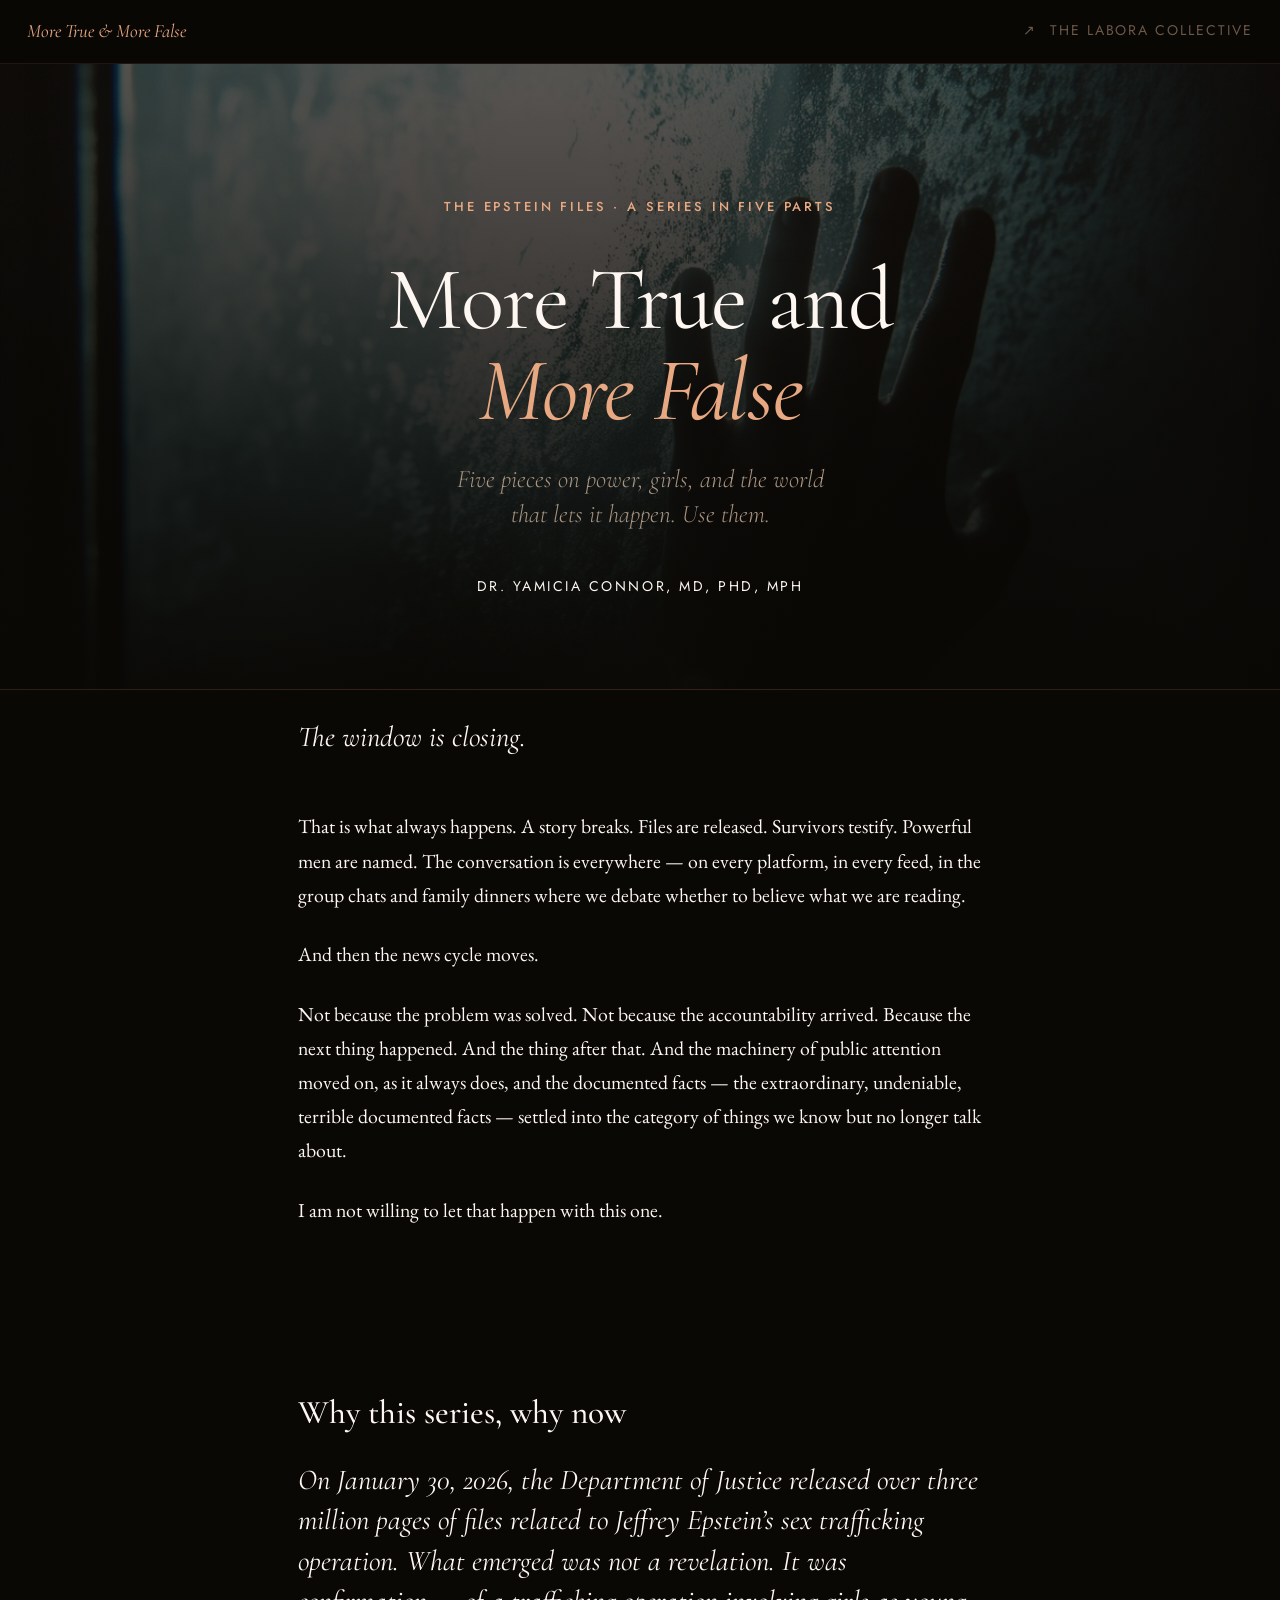
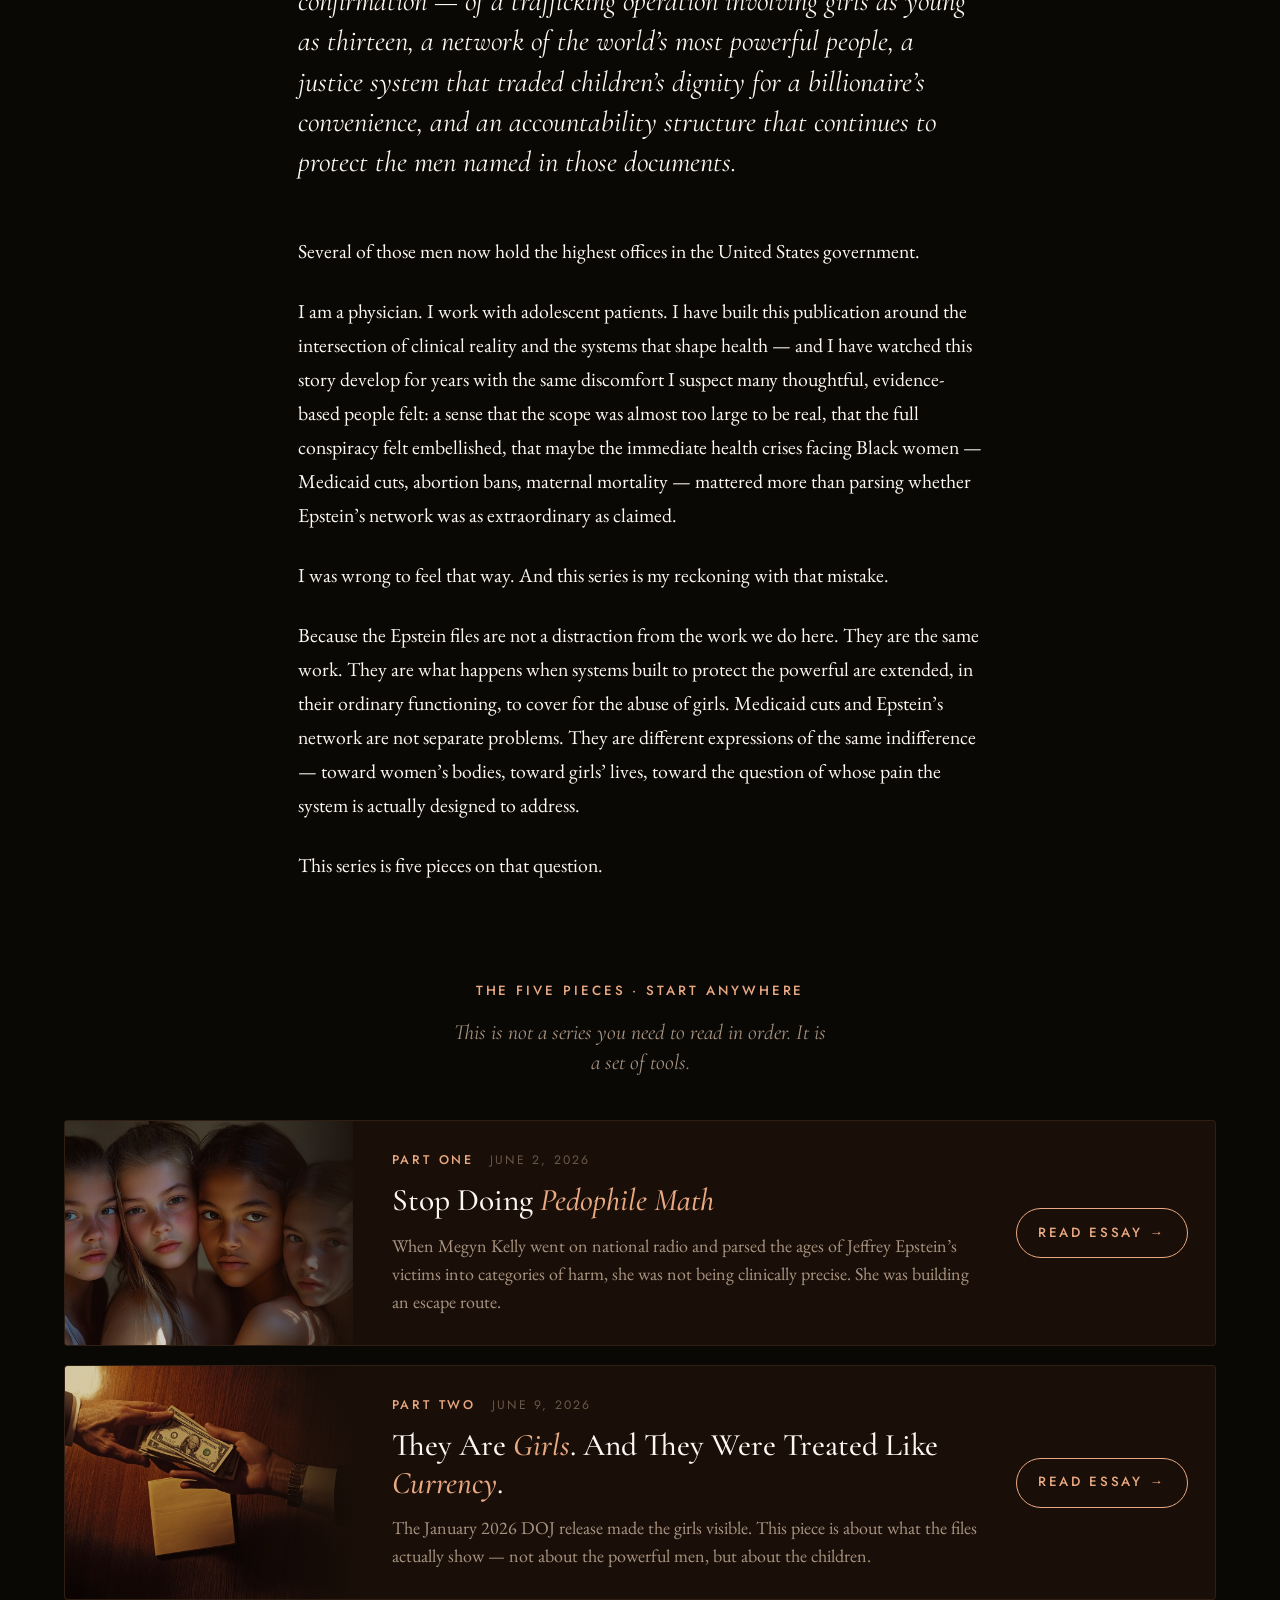
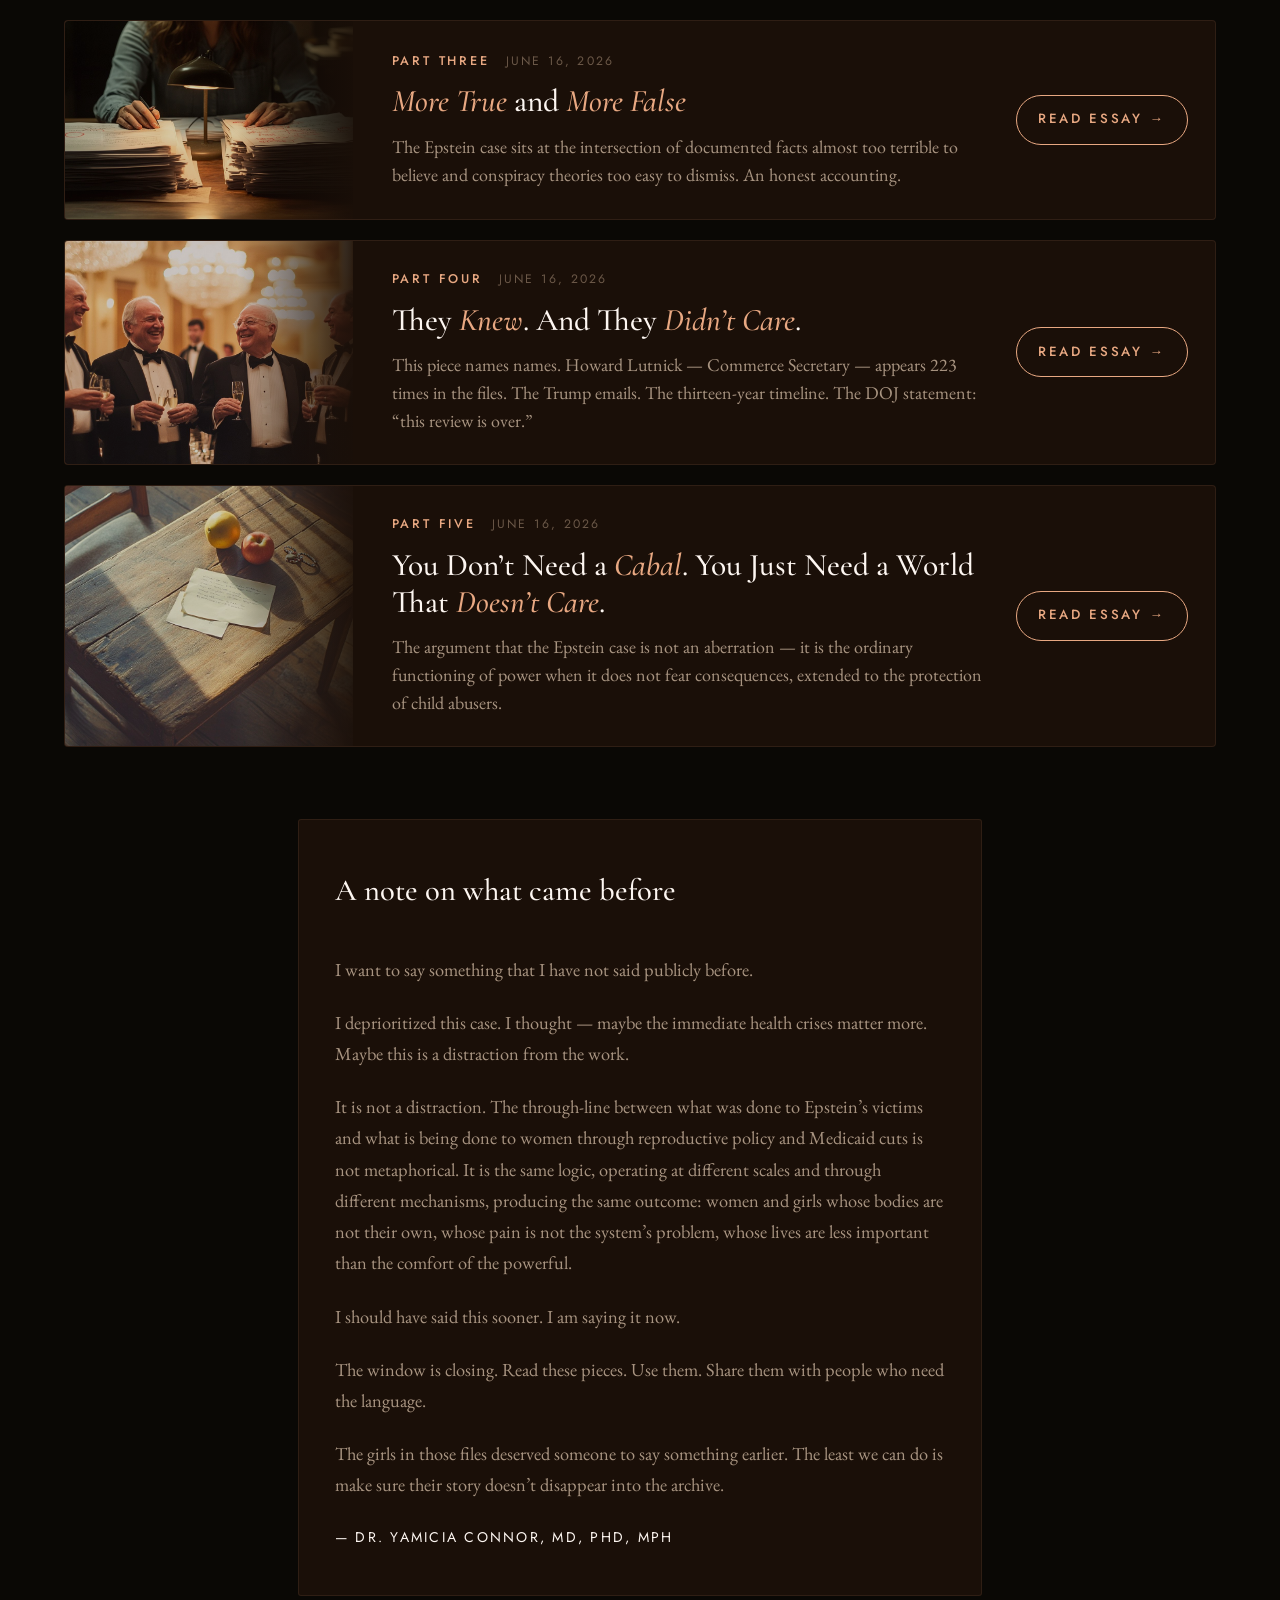
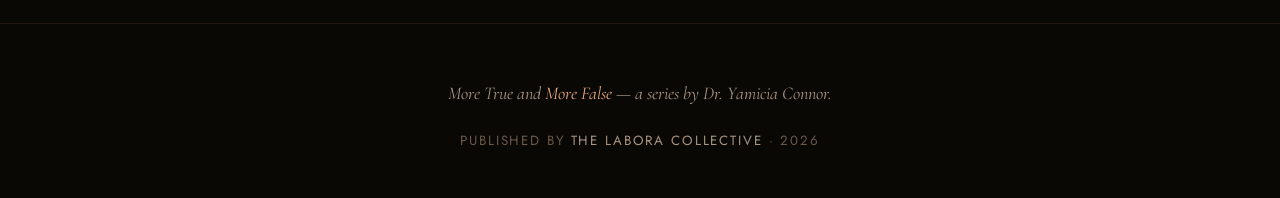
==== commit fcf236f2: "Landing hero image + piece-row thumbnails + cache-bust - Add Part 0 hero (og-card.jpg) as the landin" ====
--- a/index.html
+++ b/index.html
@@ -21,7 +21,7 @@
 <link rel="preconnect" href="https://fonts.googleapis.com">
 <link rel="preconnect" href="https://fonts.gstatic.com" crossorigin>
 <link href="https://fonts.googleapis.com/css2?family=Cormorant+Garamond:ital,wght@0,300;0,400;0,500;0,600;1,400;1,500&family=EB+Garamond:ital,wght@0,400;0,500;0,600;1,400;1,500&family=Jost:wght@300;400;500;600&display=swap" rel="stylesheet">
-<link rel="stylesheet" href="assets/css/series.css">
+<link rel="stylesheet" href="assets/css/series.css?v=3">
 </head>
 <body>
 
@@ -32,7 +32,9 @@
   </div>
 </nav>
 
-<header class="landing-hero">
+<header class="landing-hero has-image">
+  <img class="landing-hero-bg" src="assets/img/og-card.jpg" alt="">
+  <div class="landing-hero-overlay"></div>
   <div class="inner">
     <div class="eyebrow">The Epstein Files · A Series in Five Parts</div>
     <h1>More True and <em>More False</em></h1>
@@ -82,63 +84,78 @@
   <div class="pieces-stack">
 
     <a class="piece-row" id="part-1" href="part-1/index.html">
-      <div class="piece-row-meta">
-        <span class="part-no">Part One</span>
-        <span class="part-date">June 2, 2026</span>
+      <div class="piece-row-thumb">
+        <img src="assets/img/part-1-hero.jpg" alt="">
       </div>
-      <div class="piece-row-body">
+      <div class="piece-row-content">
+        <div class="piece-row-meta">
+          <span class="part-no">Part One</span>
+          <span class="part-date">June 2, 2026</span>
+        </div>
         <h3>Stop Doing <em>Pedophile Math</em></h3>
-        <p>When Megyn Kelly went on national radio and parsed the ages of Jeffrey Epstein’s victims into categories of harm, she was not being clinically precise. She was building an escape route. This piece names that argument and gives you the language to dismantle it.</p>
+        <p>When Megyn Kelly went on national radio and parsed the ages of Jeffrey Epstein’s victims into categories of harm, she was not being clinically precise. She was building an escape route.</p>
       </div>
-      <span class="piece-row-cta">Read →</span>
+      <span class="piece-row-cta">Read essay →</span>
     </a>
 
     <a class="piece-row" id="part-2" href="part-2/index.html">
-      <div class="piece-row-meta">
-        <span class="part-no">Part Two</span>
-        <span class="part-date">June 9, 2026</span>
+      <div class="piece-row-thumb">
+        <img src="assets/img/part-2-hero.jpg" alt="">
       </div>
-      <div class="piece-row-body">
+      <div class="piece-row-content">
+        <div class="piece-row-meta">
+          <span class="part-no">Part Two</span>
+          <span class="part-date">June 9, 2026</span>
+        </div>
         <h3>They Are <em>Girls</em>. And They Were Treated Like <em>Currency</em>.</h3>
-        <p>The January 2026 DOJ release made the girls visible. This piece is about what the files actually show — not about the powerful men, but about the children. Their bodies. Their words. What was done to them medically. What the release did to them again.</p>
+        <p>The January 2026 DOJ release made the girls visible. This piece is about what the files actually show — not about the powerful men, but about the children.</p>
       </div>
-      <span class="piece-row-cta">Read →</span>
+      <span class="piece-row-cta">Read essay →</span>
     </a>
 
     <a class="piece-row" id="part-3" href="part-3/index.html">
-      <div class="piece-row-meta">
-        <span class="part-no">Part Three</span>
-        <span class="part-date">June 16, 2026</span>
+      <div class="piece-row-thumb">
+        <img src="assets/img/part-3-hero.jpg" alt="">
       </div>
-      <div class="piece-row-body">
+      <div class="piece-row-content">
+        <div class="piece-row-meta">
+          <span class="part-no">Part Three</span>
+          <span class="part-date">June 16, 2026</span>
+        </div>
         <h3><em>More True</em> and <em>More False</em></h3>
-        <p>The Epstein case sits at the intersection of documented facts almost too terrible to believe and conspiracy theories too easy to dismiss. Both create the same problem: they let us avoid the documented reality. An honest accounting.</p>
+        <p>The Epstein case sits at the intersection of documented facts almost too terrible to believe and conspiracy theories too easy to dismiss. An honest accounting.</p>
       </div>
-      <span class="piece-row-cta">Read →</span>
+      <span class="piece-row-cta">Read essay →</span>
     </a>
 
     <a class="piece-row" id="part-4" href="part-4/index.html">
-      <div class="piece-row-meta">
-        <span class="part-no">Part Four</span>
-        <span class="part-date">June 16, 2026</span>
+      <div class="piece-row-thumb">
+        <img src="assets/img/part-4-hero.jpg" alt="">
       </div>
-      <div class="piece-row-body">
+      <div class="piece-row-content">
+        <div class="piece-row-meta">
+          <span class="part-no">Part Four</span>
+          <span class="part-date">June 16, 2026</span>
+        </div>
         <h3>They <em>Knew</em>. And They <em>Didn’t Care</em>.</h3>
-        <p>This piece names names. Howard Lutnick — Commerce Secretary — appears two hundred twenty-three times in the files and signed a business partnership agreement with Epstein in 2012. The Trump emails. The thirteen-year timeline. The DOJ statement: “this review is over.”</p>
+        <p>This piece names names. Howard Lutnick — Commerce Secretary — appears 223 times in the files. The Trump emails. The thirteen-year timeline. The DOJ statement: “this review is over.”</p>
       </div>
-      <span class="piece-row-cta">Read →</span>
+      <span class="piece-row-cta">Read essay →</span>
     </a>
 
     <a class="piece-row" id="part-5" href="part-5/index.html">
-      <div class="piece-row-meta">
-        <span class="part-no">Part Five</span>
-        <span class="part-date">June 16, 2026</span>
+      <div class="piece-row-thumb">
+        <img src="assets/img/part-5-hero.jpg" alt="">
       </div>
-      <div class="piece-row-body">
+      <div class="piece-row-content">
+        <div class="piece-row-meta">
+          <span class="part-no">Part Five</span>
+          <span class="part-date">June 16, 2026</span>
+        </div>
         <h3>You Don’t Need a <em>Cabal</em>. You Just Need a World That <em>Doesn’t Care</em>.</h3>
-        <p>The structural piece. The argument that the Epstein case is not an aberration — it is the ordinary functioning of power when it does not fear consequences, extended to the protection of child abusers. The full argument, and what accountability actually requires.</p>
+        <p>The argument that the Epstein case is not an aberration — it is the ordinary functioning of power when it does not fear consequences, extended to the protection of child abusers.</p>
       </div>
-      <span class="piece-row-cta">Read →</span>
+      <span class="piece-row-cta">Read essay →</span>
     </a>
 
   </div>
--- a/assets/css/series.css
+++ b/assets/css/series.css
@@ -327,12 +327,32 @@
 
 /* ────── landing page ────── */
 .landing-hero {
+  position: relative;
+  overflow: hidden;
   background:
     radial-gradient(ellipse 80% 60% at 50% 30%, rgba(232, 168, 130, 0.08), transparent 70%),
     linear-gradient(180deg, var(--surface) 0%, var(--bg) 100%);
   border-bottom: 1px solid var(--border);
 }
+.landing-hero-bg {
+  position: absolute;
+  inset: 0;
+  width: 100%;
+  height: 100%;
+  object-fit: cover;
+  z-index: 0;
+  opacity: 0.55;
+}
+.landing-hero-overlay {
+  position: absolute;
+  inset: 0;
+  z-index: 1;
+  background:
+    linear-gradient(180deg, rgba(10, 8, 5, 0.45) 0%, rgba(10, 8, 5, 0.75) 60%, rgba(10, 8, 5, 0.95) 100%);
+}
 .landing-hero .inner {
+  position: relative;
+  z-index: 2;
   max-width: var(--max-wide);
   margin: 0 auto;
   padding: clamp(5rem, 14vh, 10rem) 1.5rem clamp(3.5rem, 10vh, 6rem);
@@ -440,34 +460,84 @@
 .pieces-stack {
   display: flex;
   flex-direction: column;
-  gap: 1rem;
-  margin: 0 auto;
-  max-width: 60rem;
+  gap: 1.1rem;
+  margin: 0 auto;
+  max-width: 64rem;
 }
 
 .piece-row {
   display: grid;
-  grid-template-columns: 12rem 1fr auto;
-  gap: 2rem;
-  align-items: center;
-  padding: 1.7rem 1.9rem;
+  grid-template-columns: 16rem 1fr auto;
+  gap: 1.75rem;
+  align-items: stretch;
   background: var(--surface);
   border: 1px solid var(--border);
-  border-left: 3px solid var(--accent);
-  border-radius: 3px;
+  border-radius: 4px;
   text-decoration: none;
   color: inherit;
-  transition: border-color 200ms ease, background 200ms ease, transform 200ms ease;
+  overflow: hidden;
+  transition: border-color 200ms ease, background 200ms ease, transform 200ms ease, box-shadow 200ms ease;
+  position: relative;
+}
+.piece-row::before {
+  content: "";
+  position: absolute;
+  left: 0; top: 0; bottom: 0;
+  width: 3px;
+  background: var(--accent);
+  opacity: 0.55;
+  transition: opacity 200ms ease, width 200ms ease;
 }
 .piece-row:hover {
   background: var(--surface-raised);
-  border-color: var(--accent);
-  transform: translateX(2px);
+  border-color: var(--border-hover);
+  transform: translateY(-2px);
+  box-shadow: 0 8px 28px rgba(0, 0, 0, 0.35);
+}
+.piece-row:hover::before {
+  opacity: 1;
+  width: 4px;
+}
+
+.piece-row-thumb {
+  position: relative;
+  overflow: hidden;
+  background: var(--surface-raised);
+  min-height: 11rem;
+}
+.piece-row-thumb img {
+  position: absolute;
+  inset: 0;
+  width: 100%;
+  height: 100%;
+  object-fit: cover;
+  opacity: 0.82;
+  transition: opacity 240ms ease, transform 400ms ease;
+}
+.piece-row-thumb::after {
+  content: "";
+  position: absolute;
+  inset: 0;
+  background: linear-gradient(90deg, rgba(10, 8, 5, 0) 60%, rgba(26, 15, 8, 0.9) 100%);
+  pointer-events: none;
+}
+.piece-row:hover .piece-row-thumb img {
+  opacity: 0.95;
+  transform: scale(1.03);
+}
+
+.piece-row-content {
+  display: flex;
+  flex-direction: column;
+  justify-content: center;
+  gap: 0.6rem;
+  padding: 1.6rem 0 1.6rem 0.4rem;
 }
 .piece-row-meta {
   display: flex;
-  flex-direction: column;
-  gap: 0.35rem;
+  align-items: baseline;
+  gap: 0.9rem;
+  flex-wrap: wrap;
 }
 .piece-row-meta .part-no {
   font-family: var(--sans);
@@ -479,36 +549,49 @@
 }
 .piece-row-meta .part-date {
   font-family: var(--sans);
-  font-size: 0.7rem;
-  letter-spacing: 0.16em;
+  font-size: 0.68rem;
+  letter-spacing: 0.18em;
   text-transform: uppercase;
   color: var(--text-dim);
 }
-.piece-row-body h3 {
-  font-family: var(--serif);
-  font-weight: 500;
-  font-size: 1.6rem;
-  line-height: 1.2;
-  margin: 0 0 0.55rem;
-  color: var(--text);
-}
-.piece-row-body h3 em { font-style: italic; color: var(--accent); }
-.piece-row-body p {
+.piece-row-content h3 {
+  font-family: var(--serif);
+  font-weight: 500;
+  font-size: 1.75rem;
+  line-height: 1.18;
+  margin: 0 0 0.1rem;
+  color: var(--text);
+}
+.piece-row-content h3 em { font-style: italic; color: var(--accent); }
+.piece-row-content p {
   font-family: var(--body-serif);
   font-size: 1rem;
   line-height: 1.55;
   color: var(--text-muted);
   margin: 0;
 }
+
 .piece-row-cta {
-  font-family: var(--sans);
-  font-size: 0.78rem;
-  font-weight: 500;
-  letter-spacing: 0.18em;
-  text-transform: uppercase;
-  color: var(--accent);
+  display: inline-flex;
+  align-items: center;
+  align-self: center;
+  margin-right: 1.5rem;
+  padding: 0.7rem 1.2rem;
+  font-family: var(--sans);
+  font-size: 0.74rem;
+  font-weight: 500;
+  letter-spacing: 0.2em;
+  text-transform: uppercase;
+  color: var(--accent);
+  background: transparent;
+  border: 1px solid var(--accent);
+  border-radius: 999px;
   white-space: nowrap;
-  align-self: center;
+  transition: background 200ms ease, color 200ms ease;
+}
+.piece-row:hover .piece-row-cta {
+  background: var(--accent);
+  color: var(--bg);
 }
 
 /* legacy class kept for backward compat — keep grid styling minimal */
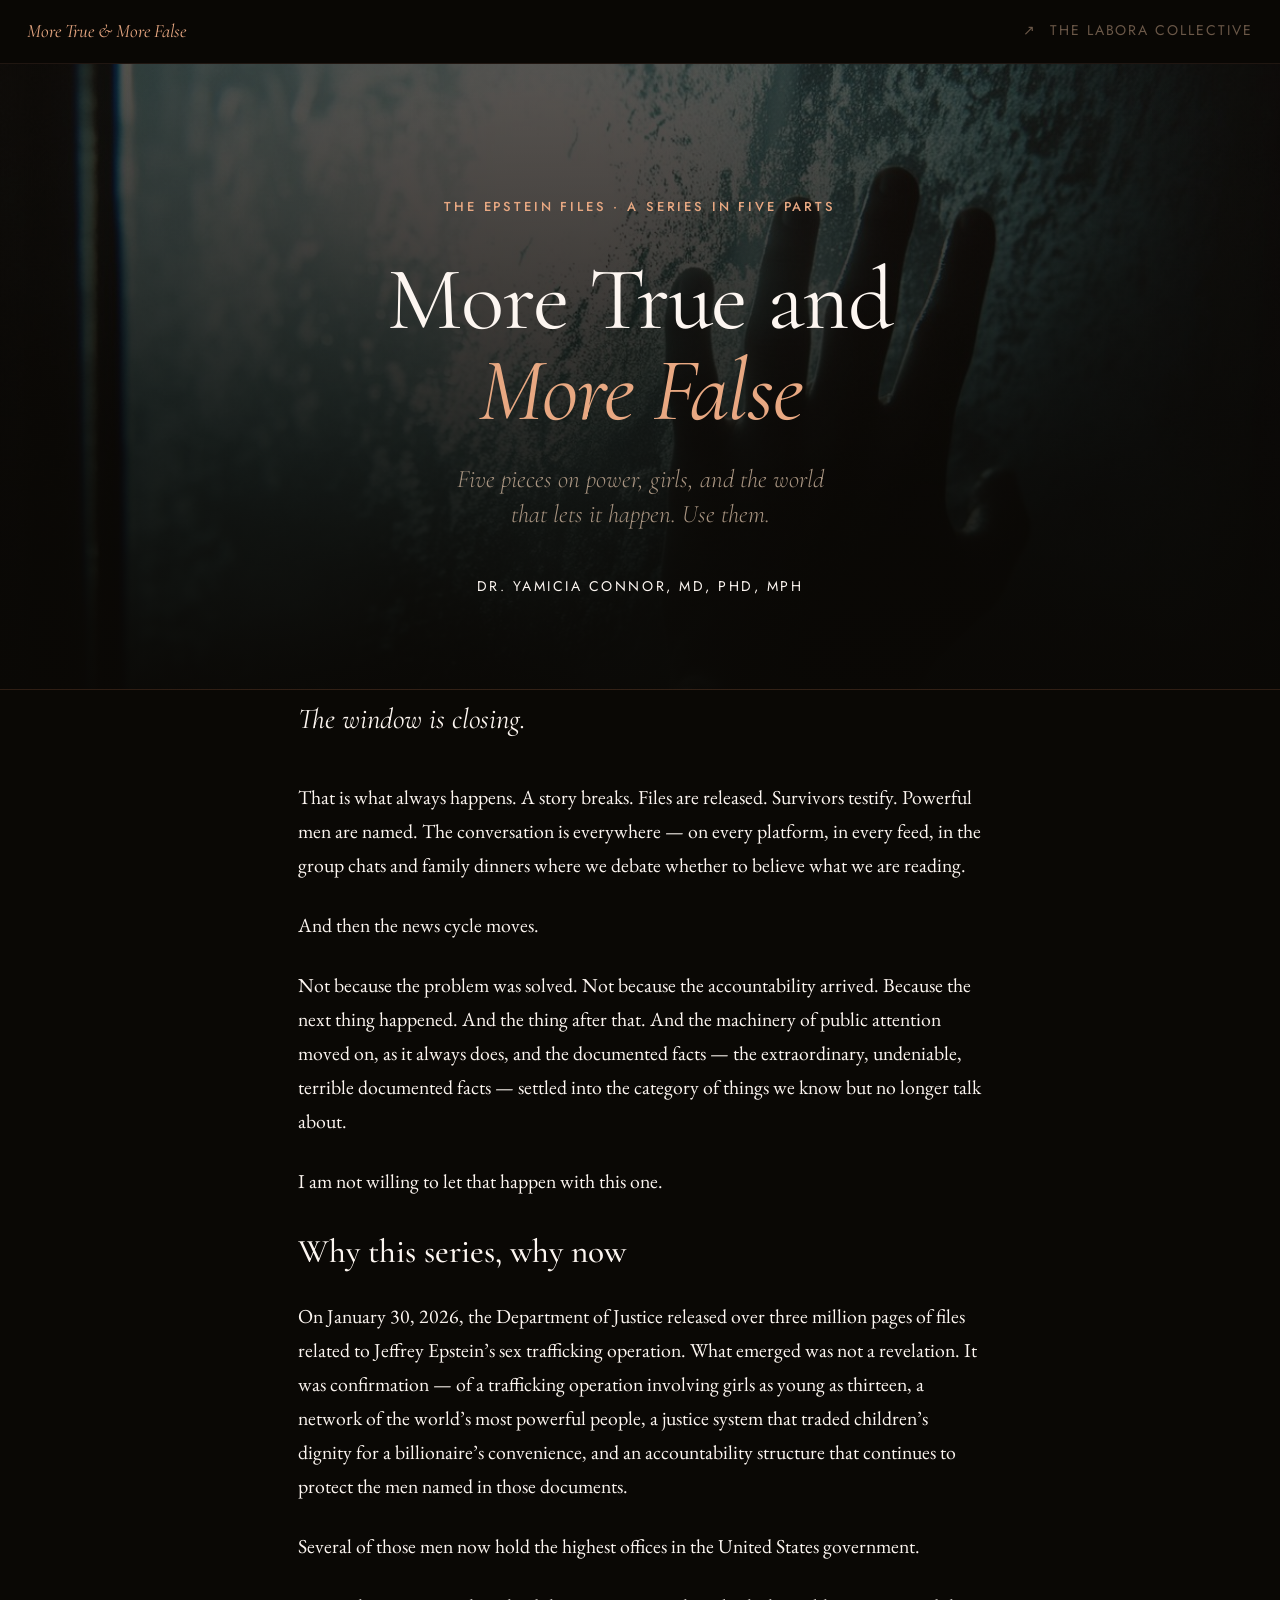
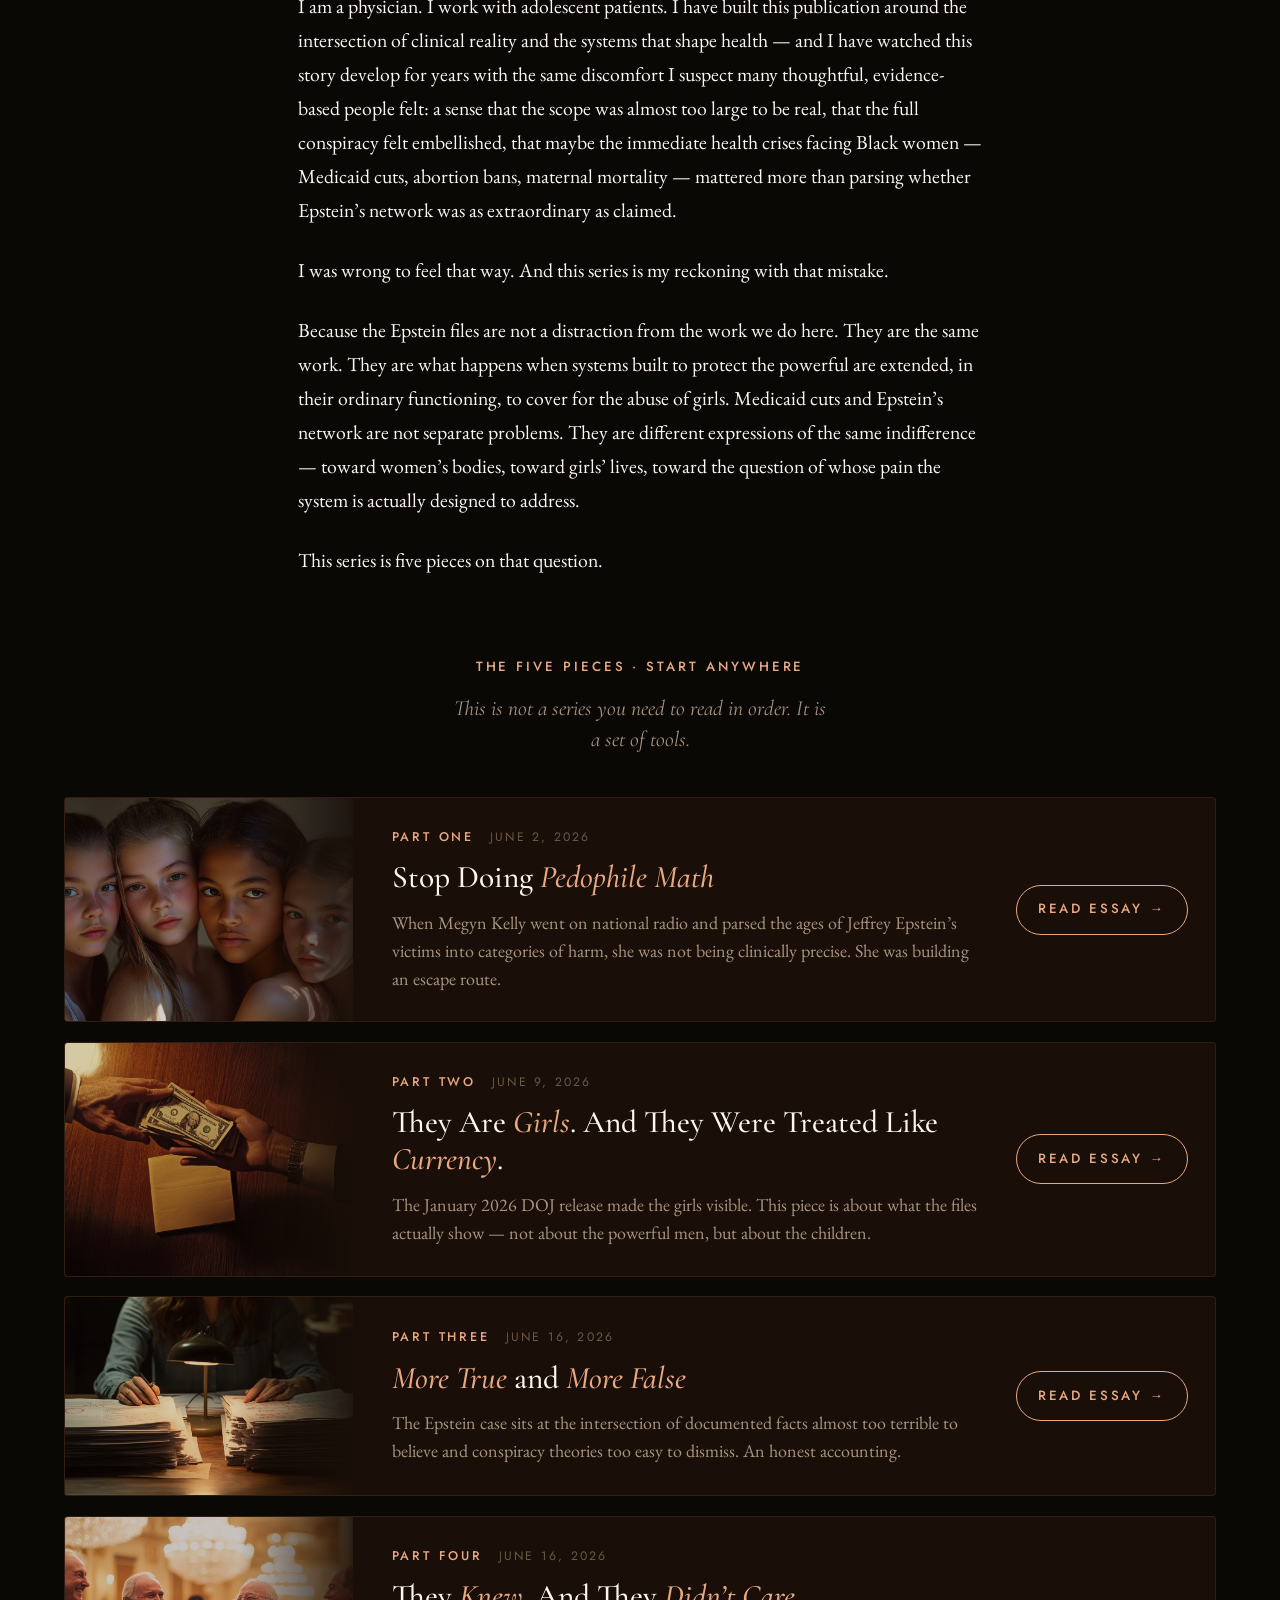
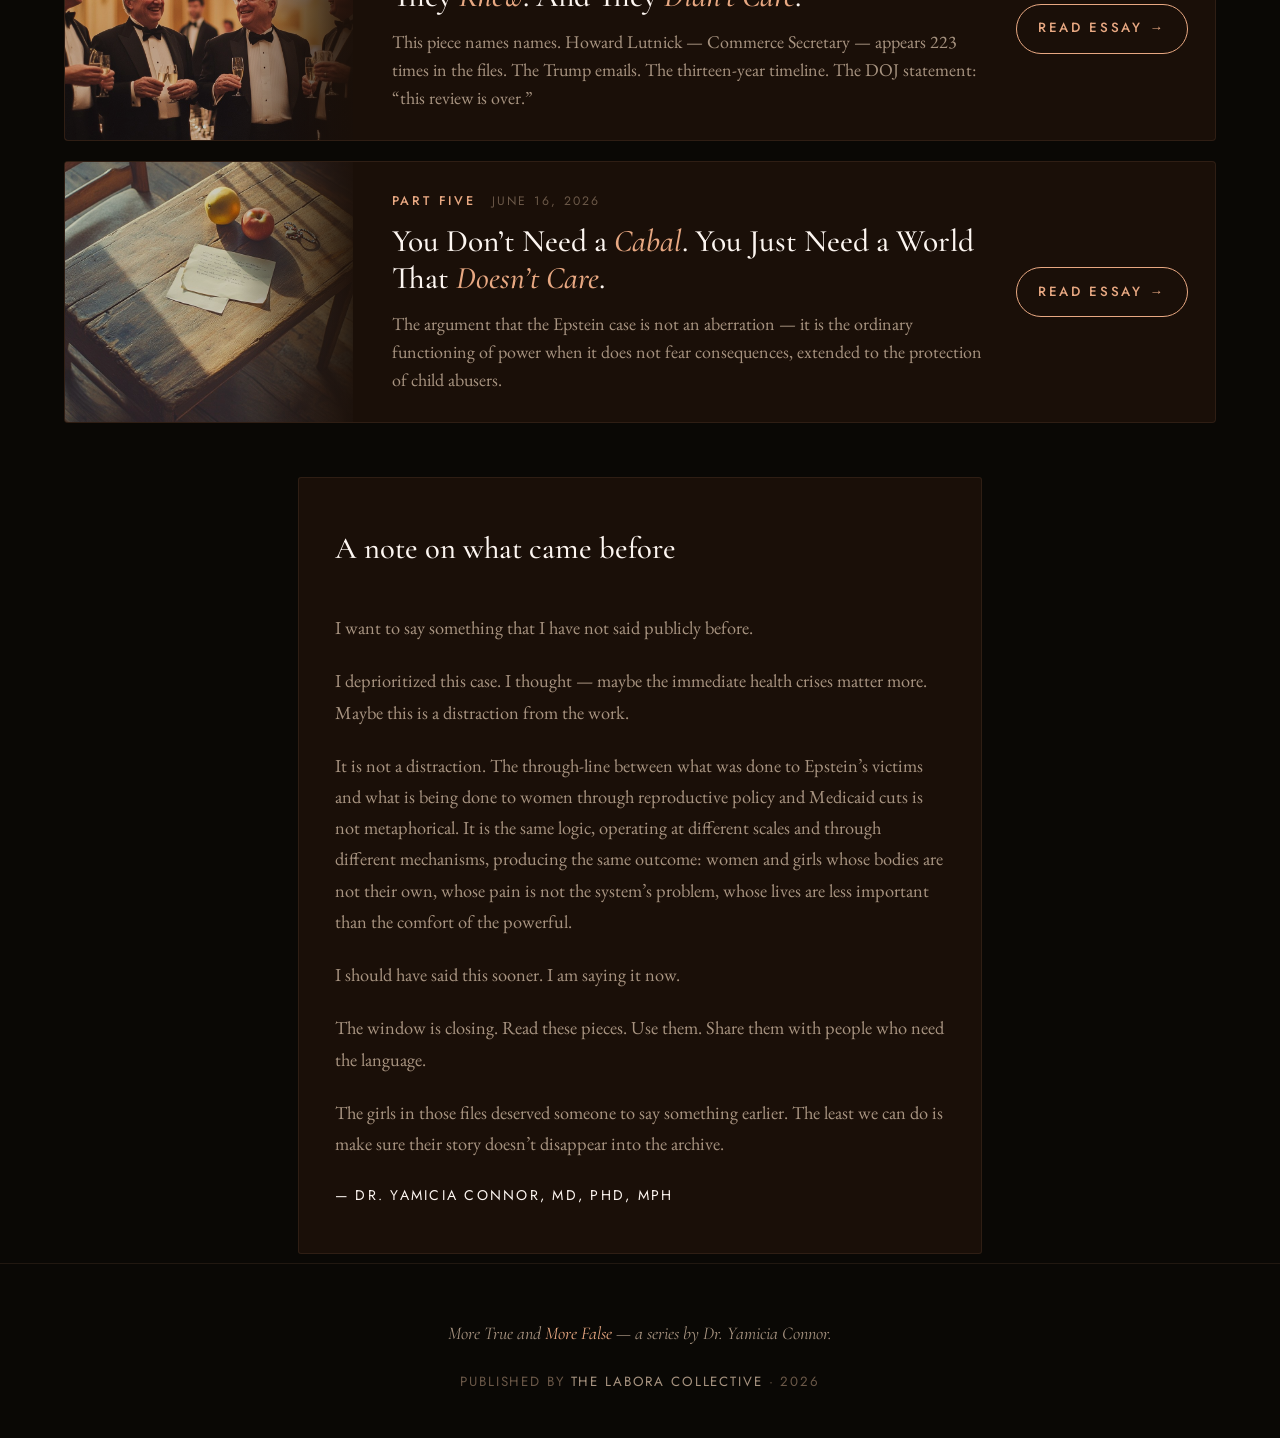
==== commit e1a543d8: "Fix font inconsistency and tighten section gaps - Replace .intro-prose p:first-of-type rule (which o" ====
--- a/index.html
+++ b/index.html
@@ -21,7 +21,7 @@
 <link rel="preconnect" href="https://fonts.googleapis.com">
 <link rel="preconnect" href="https://fonts.gstatic.com" crossorigin>
 <link href="https://fonts.googleapis.com/css2?family=Cormorant+Garamond:ital,wght@0,300;0,400;0,500;0,600;1,400;1,500&family=EB+Garamond:ital,wght@0,400;0,500;0,600;1,400;1,500&family=Jost:wght@300;400;500;600&display=swap" rel="stylesheet">
-<link rel="stylesheet" href="assets/css/series.css?v=3">
+<link rel="stylesheet" href="assets/css/series.css?v=4">
 </head>
 <body>
 
@@ -47,7 +47,7 @@
 
 <section class="section section--tight">
   <div class="intro-prose">
-    <p>The window is closing.</p>
+    <p class="opening-line">The window is closing.</p>
 
     <p>That is what always happens. A story breaks. Files are released. Survivors testify. Powerful men are named. The conversation is everywhere — on every platform, in every feed, in the group chats and family dinners where we debate whether to believe what we are reading.</p>
 
--- a/assets/css/series.css
+++ b/assets/css/series.css
@@ -396,8 +396,11 @@
   padding: clamp(2.2rem, 5vh, 3.5rem) 1.5rem;
 }
 .section--tight {
-  padding-top: clamp(1.4rem, 3vh, 2.2rem);
-  padding-bottom: clamp(1.4rem, 3vh, 2.2rem);
+  padding-top: 0.5rem;
+  padding-bottom: 0.5rem;
+}
+.section--tight + .section--tight {
+  padding-top: 0;
 }
 
 .section-heading {
@@ -430,20 +433,20 @@
   font-size: 1.1rem;
   line-height: 1.72;
 }
-.intro-prose p:first-of-type {
+.intro-prose .opening-line {
   font-family: var(--serif);
   font-style: italic;
   font-size: 1.6rem;
   line-height: 1.4;
   color: var(--text);
-  margin-bottom: 1.8em;
+  margin-bottom: 1.4em;
 }
 .intro-prose h2 {
   font-family: var(--serif);
   font-weight: 500;
   font-size: 1.85rem;
   line-height: 1.2;
-  margin: 2.6em 0 0.8em;
+  margin: 0 0 0.8em;
   color: var(--text);
 }
 .intro-prose .divider {
